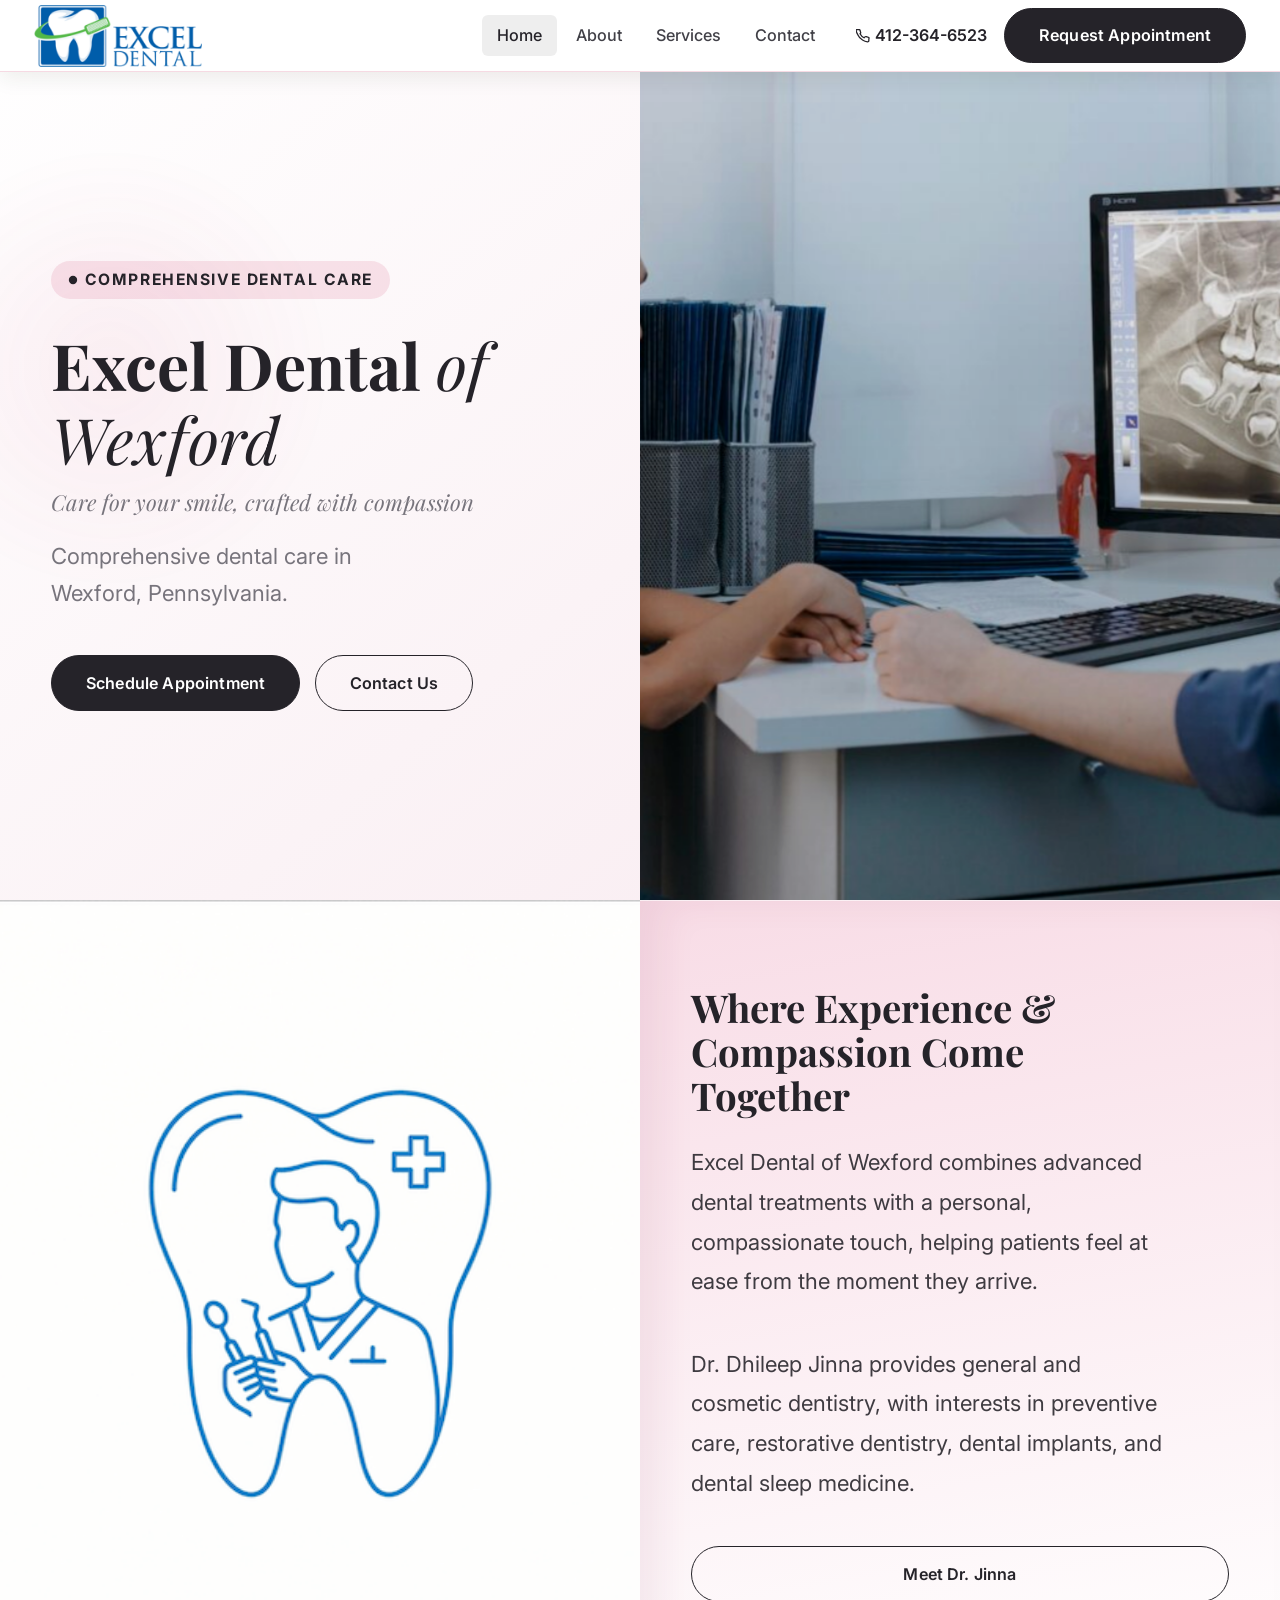
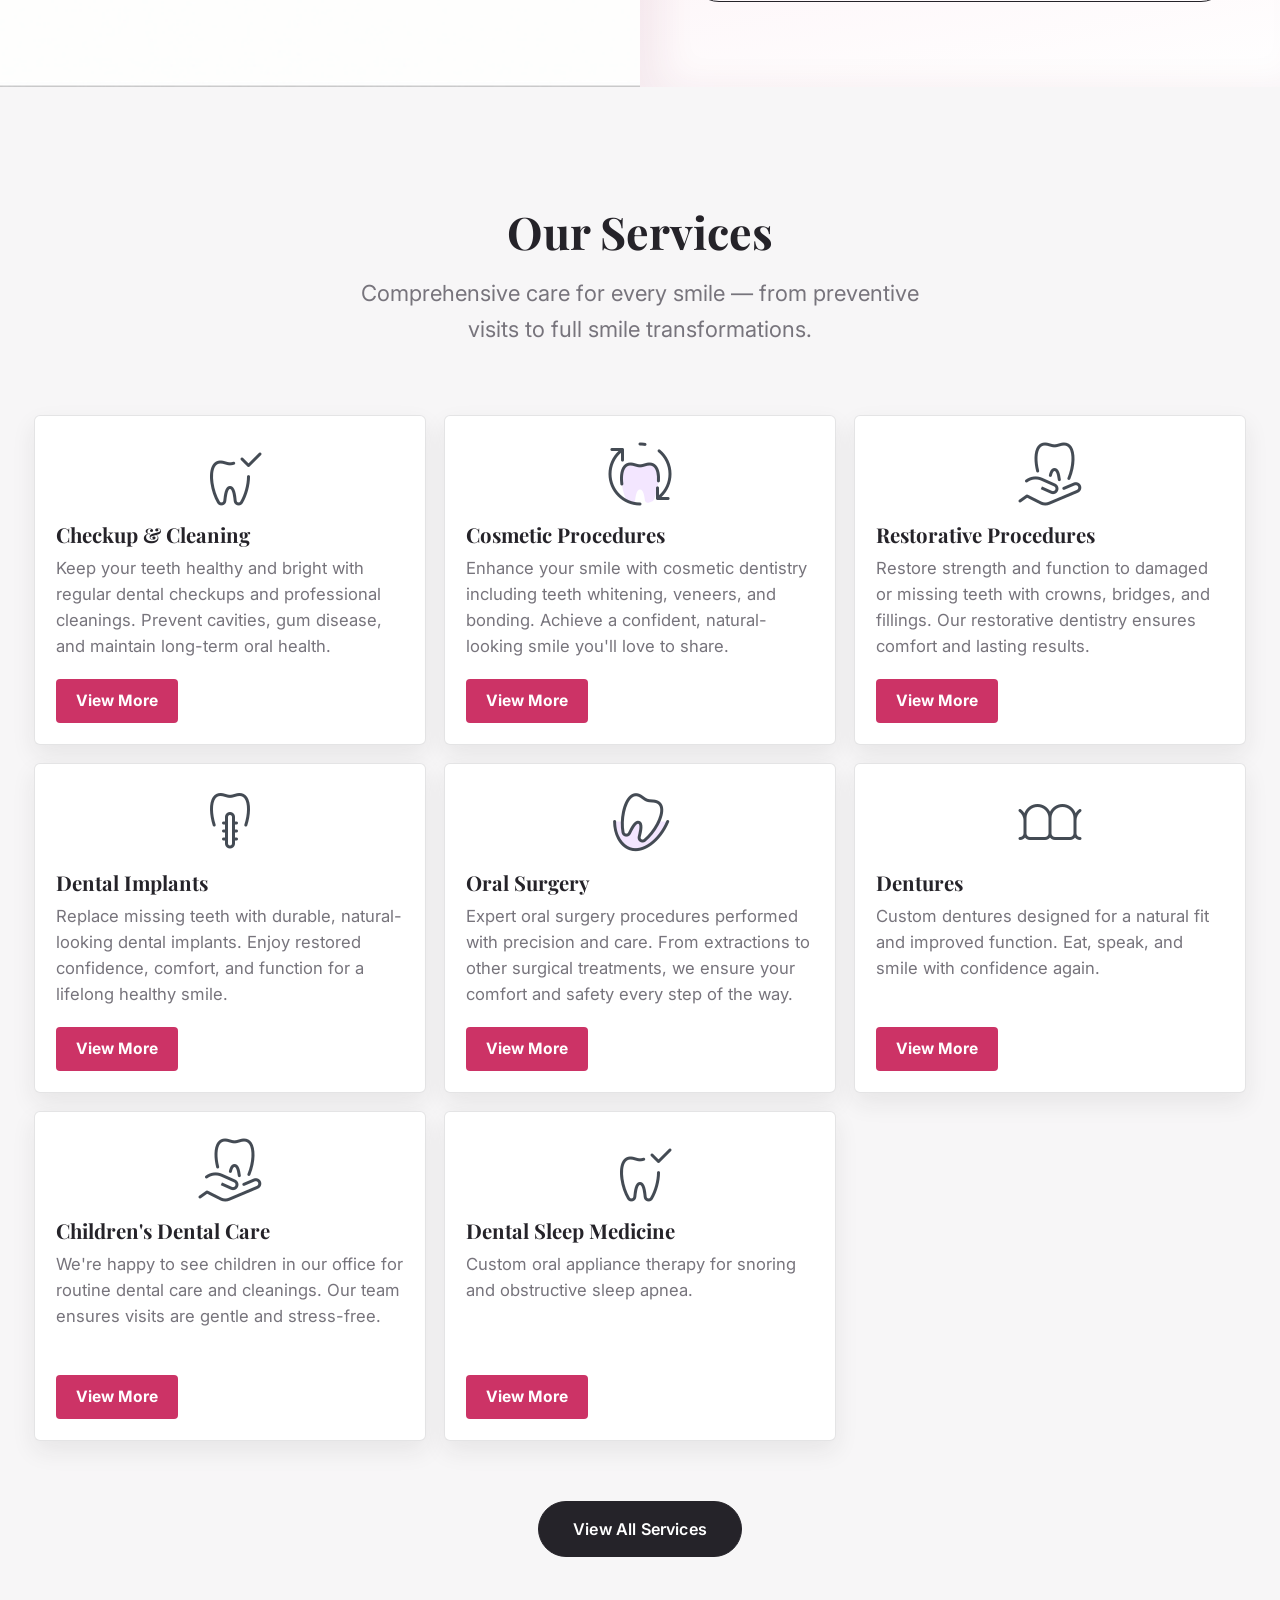
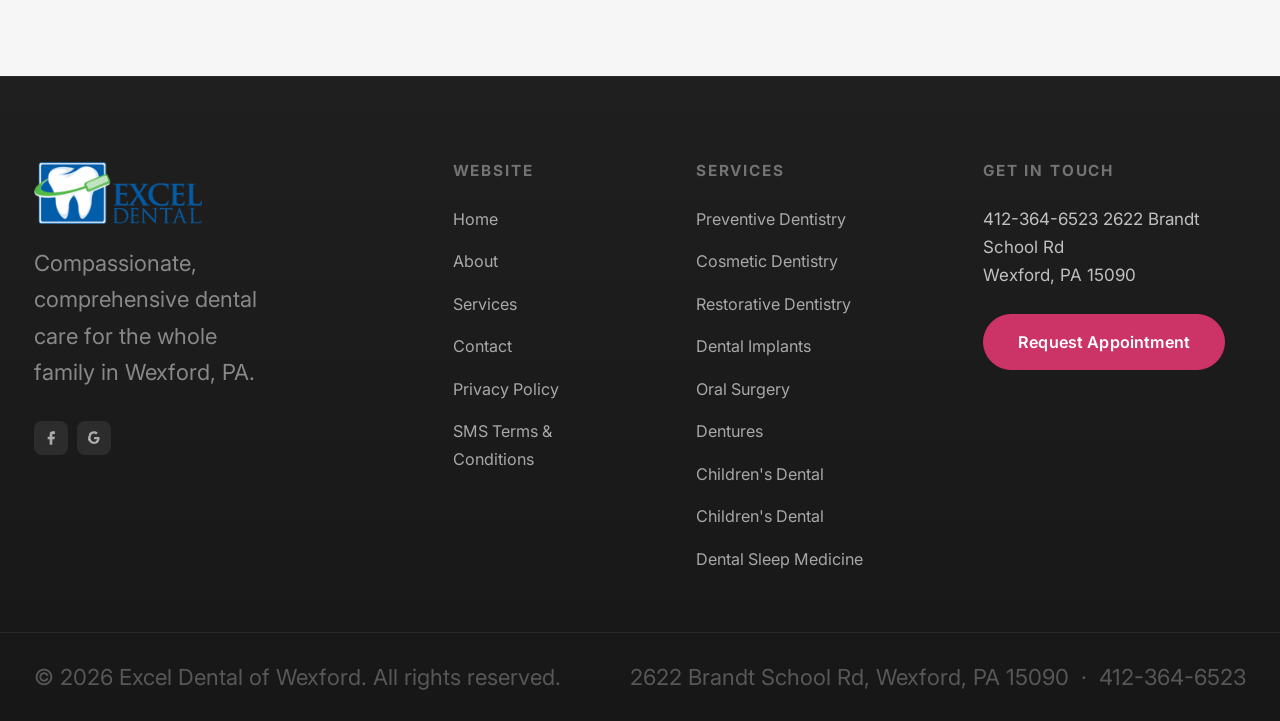
==== index.html @ 0b2e1213 "created the website" ====
<!DOCTYPE html>
<html lang="en">
<head>
  <meta charset="UTF-8" />
  <meta name="viewport" content="width=device-width, initial-scale=1.0" />
  <title>Excel Dental of Wexford | Comprehensive Dental Care in Wexford, PA</title>
  <meta name="description" content="Comprehensive dental care in Wexford, PA, from routine cleanings to restorative, cosmetic, implant, oral surgery, and sleep dentistry." />
  <link rel="canonical" href="https://www.exceldentalwexford.com/" />
  <meta property="og:type" content="website" />
  <meta property="og:site_name" content="Excel Dental of Wexford" />
  <meta property="og:title" content="Excel Dental of Wexford | Comprehensive Dental Care in Wexford, PA" />
  <meta property="og:description" content="Comprehensive dental care in Wexford, PA, from routine cleanings to restorative, cosmetic, implant, oral surgery, and sleep dentistry." />
  <meta property="og:url" content="https://www.exceldentalwexford.com/" />
  <meta property="og:image" content="https://www.exceldentalwexford.com/assets/images/excel-dental-wexford-logo.png" />
  <meta name="twitter:card" content="summary_large_image" />
  <meta name="twitter:title" content="Excel Dental of Wexford | Comprehensive Dental Care in Wexford, PA" />
  <meta name="twitter:description" content="Comprehensive dental care in Wexford, PA, from routine cleanings to restorative, cosmetic, implant, oral surgery, and sleep dentistry." />
  <meta name="twitter:image" content="https://www.exceldentalwexford.com/assets/images/excel-dental-wexford-logo.png" />
  <link rel="preconnect" href="https://fonts.googleapis.com" />
  <link rel="preconnect" href="https://fonts.gstatic.com" crossorigin />
  <link href="https://fonts.googleapis.com/css2?family=Playfair+Display:ital,wght@0,400;0,600;0,700;1,400;1,600&family=Inter:wght@300;400;500;600;700&display=swap" rel="stylesheet" />
  <link rel="stylesheet" href="css/style.css" />
  <link rel="icon" href="/favicon.ico" sizes="any" />
  <script type="application/ld+json">
  {
    "@context": "https://schema.org",
    "@type": "Dentist",
    "name": "Excel Dental of Wexford",
    "url": "https://www.exceldentalwexford.com/",
    "logo": "https://www.exceldentalwexford.com/assets/images/excel-dental-wexford-logo.png",
    "image": "https://www.exceldentalwexford.com/assets/images/wexford-home-photo.jpg",
    "description": "Comprehensive dental care in Wexford, PA, from routine cleanings to restorative, cosmetic, implant, oral surgery, and sleep dentistry.",
    "telephone": "+14123646523",
    "email": "exceldentalpc2@gmail.com",
    "address": {
      "@type": "PostalAddress",
      "streetAddress": "2622 Brandt School Rd",
      "addressLocality": "Wexford",
      "addressRegion": "PA",
      "postalCode": "15090",
      "addressCountry": "US"
    },
    "hasMap": "https://maps.google.com/?q=2622+Brandt+School+Rd+Wexford+PA+15090",
    "sameAs": [],
    "medicalSpecialty": "Dentistry",
    "availableService": [
      { "@type": "MedicalProcedure", "name": "Dental Cleaning & Prevention" },
      { "@type": "MedicalProcedure", "name": "Cosmetic Dentistry" },
      { "@type": "MedicalProcedure", "name": "Dental Implants" },
      { "@type": "MedicalProcedure", "name": "Oral Surgery" },
      { "@type": "MedicalProcedure", "name": "Restorative Dentistry" },
      { "@type": "MedicalProcedure", "name": "Dentures" },
      { "@type": "MedicalProcedure", "name": "Children's Dental Care" },
      { "@type": "MedicalProcedure", "name": "Dental Sleep Medicine" }
    ]
  }
  </script>
  <style>
    /* Tooth SVG used inline for logo */
    .tooth-svg { fill: var(--white); }
    .tooth-svg-dark { fill: var(--dark); }
  </style>
</head>
<body>

  <!-- ===== NAVBAR ===== -->
  <header class="navbar" id="navbar">
    <div class="nav-inner">

      <!-- Logo -->
      <a href="index.html" class="nav-logo" aria-label="Excel Dental of Wexford — home">
        <div class="nav-logo-icon">
          <svg viewBox="-32 0 512 512" xmlns="http://www.w3.org/2000/svg" aria-hidden="true" style="fill:#fff;">
            <path d="M443.98 96.25c-11.01-45.22-47.11-82.06-92.01-93.72-32.19-8.36-63 5.1-89.14 24.33-3.25 2.39-6.96 3.73-10.5 5.48l28.32 18.21c7.42 4.77 9.58 14.67 4.8 22.11-4.46 6.95-14.27 9.86-22.11 4.8L162.83 12.84c-20.7-10.85-43.38-16.4-66.81-10.31-44.9 11.67-81 48.5-92.01 93.72-10.13 41.62-.42 80.81 21.5 110.43 23.36 31.57 32.68 68.66 36.29 107.35 4.4 47.16 10.33 94.16 20.94 140.32l7.8 33.95c3.19 13.87 15.49 23.7 29.67 23.7 13.97 0 26.15-9.55 29.54-23.16l34.47-138.42c4.56-18.32 20.96-31.16 39.76-31.16s35.2 12.85 39.76 31.16l34.47 138.42c3.39 13.61 15.57 23.16 29.54 23.16 14.18 0 26.48-9.83 29.67-23.7l7.8-33.95c10.61-46.15 16.53-93.16 20.94-140.32 3.61-38.7 12.93-75.78 36.29-107.35 21.95-29.61 31.66-68.8 21.53-110.43z"/>
          </svg>
        </div>
        <div class="nav-logo-text">
          <span class="name">Excel Dental of Wexford</span>
          <span class="tagline">Wexford, PA</span>
        </div>
      </a>

      <!-- Desktop menu -->
      <nav class="nav-menu" aria-label="Primary navigation">
        <a href="index.html" class="active">Home</a>
        <a href="about.html">About</a>
        <a href="services.html">Services</a>
        <a href="contact.html">Contact</a>
      </nav>

      <!-- Desktop actions -->
      <div class="nav-actions">
        <a href="tel:4123646523" class="nav-phone">
          <svg width="14" height="14" viewBox="0 0 24 24" fill="none" stroke="currentColor" stroke-width="2.2" stroke-linecap="round" stroke-linejoin="round" aria-hidden="true"><path d="M22 16.92v3a2 2 0 01-2.18 2 19.79 19.79 0 01-8.63-3.07A19.5 19.5 0 013.06 9.81a19.79 19.79 0 01-3.07-8.67A2 2 0 012.18 1h3a2 2 0 012 1.72c.127.96.361 1.903.7 2.81a2 2 0 01-.45 2.11L6.91 8.16a16 16 0 006.93 6.93l1.52-1.52a2 2 0 012.11-.45c.907.339 1.85.573 2.81.7A2 2 0 0122 16.92z"/></svg>
          412-364-6523
        </a>
        <a href="https://appt.link/meet-with-excel-dental-wexford-CfDi1af0/in-person-meeting" target="_blank" rel="noopener" class="btn btn-dark">Request Appointment</a>
      </div>

      <!-- Hamburger -->
      <button class="nav-hamburger" id="navHamburger" aria-label="Toggle menu" aria-expanded="false">
        <span></span><span></span><span></span>
      </button>
    </div>

    <!-- Mobile drawer -->
    <nav class="nav-mobile" aria-label="Mobile navigation">
      <a href="index.html">Home</a>
      <a href="about.html">About</a>
      <a href="services.html">Services</a>
      <a href="contact.html">Contact</a>
      <div class="nav-mobile-cta">
        <a href="tel:4123646523" class="btn btn-outline">📞 412-364-6523</a>
        <a href="https://appt.link/meet-with-excel-dental-wexford-CfDi1af0/in-person-meeting" target="_blank" rel="noopener" class="btn btn-dark">Request Appointment</a>
      </div>
    </nav>
  </header>

  <!-- ===== HERO ===== -->
  <section class="hero" aria-labelledby="hero-heading">
    <div class="hero-left">
      <div class="hero-text">
        <div class="hero-chip">
          <svg width="10" height="10" viewBox="0 0 24 24" fill="currentColor" aria-hidden="true"><circle cx="12" cy="12" r="10"/></svg>
          Comprehensive Dental Care
        </div>
        <h1 class="hero-h1" id="hero-heading">Excel Dental <em>of Wexford</em></h1>
        <p class="hero-tagline">Care for your smile, crafted with compassion</p>
        <p class="hero-desc">Comprehensive dental care in Wexford, Pennsylvania.</p>
        <div class="hero-actions">
          <a href="https://appt.link/meet-with-excel-dental-wexford-CfDi1af0/in-person-meeting" target="_blank" rel="noopener" class="btn btn-dark">Schedule Appointment</a>
          <a href="contact.html" class="btn btn-outline">Contact Us</a>
        </div>
      </div>
    </div>
    <div class="hero-right">
      <img
        src="assets/images/wexford-home-photo.jpg"
        alt="Dental care at Excel Dental of Wexford"
        loading="eager"
      />
    </div>
  </section>

  <!-- ===== ABOUT ===== -->
  <section class="about" aria-labelledby="about-heading">
    <div class="about-left" data-reveal="fade-left">
      <img
        src="assets/images/dr-dhileep-jinna.png"
        alt="Dr. Dhileep Jinna"
        loading="lazy"
      />
    </div>
    <div class="about-right" data-reveal="fade-right">
      <h2 id="about-heading">Where Experience &amp; Compassion Come Together</h2>
      <p>Excel Dental of Wexford combines advanced dental treatments with a personal, compassionate touch, helping patients feel at ease from the moment they arrive.</p>
      <p>Dr. Dhileep Jinna provides general and cosmetic dentistry, with interests in preventive care, restorative dentistry, dental implants, and dental sleep medicine.</p>
      <a href="about.html" class="btn btn-outline">Meet Dr. Jinna</a>
    </div>
  </section>

  <!-- ===== SERVICES ===== -->
  <section class="services" id="services" aria-labelledby="services-heading">
    <div class="services-intro fade-up">
      <h2 id="services-heading">Our Services</h2>
      <p>Comprehensive care for every smile — from preventive visits to full smile transformations.</p>
    </div>

    <div class="services-grid">

      <article class="srv-card fade-up" aria-label="Checkup and Cleaning">
        <div class="srv-bg" style="background-image:url('assets/images/service-cleaning.png');"></div>
        <div class="srv-overlay"></div>
        <div class="srv-body">
          <h3>Checkup &amp; Cleaning</h3>
          <p class="srv-desc">Keep your teeth healthy and bright with regular dental checkups and professional cleanings. Prevent cavities, gum disease, and maintain long-term oral health.</p>
          <a href="cleaning-and-prevention.html" class="srv-link">View More</a>
        </div>
      </article>

      <article class="srv-card fade-up" aria-label="Cosmetic Procedures">
        <div class="srv-bg" style="background-image:url('assets/images/service-cosmetic.png');"></div>
        <div class="srv-overlay"></div>
        <div class="srv-body">
          <h3>Cosmetic Procedures</h3>
          <p class="srv-desc">Enhance your smile with cosmetic dentistry including teeth whitening, veneers, and bonding. Achieve a confident, natural-looking smile you'll love to share.</p>
          <a href="cosmetic-dentistry.html" class="srv-link">View More</a>
        </div>
      </article>

      <article class="srv-card fade-up" aria-label="Restorative Procedures">
        <div class="srv-bg" style="background-image:url('assets/images/service-restorative.png');"></div>
        <div class="srv-overlay"></div>
        <div class="srv-body">
          <h3>Restorative Procedures</h3>
          <p class="srv-desc">Restore strength and function to damaged or missing teeth with crowns, bridges, and fillings. Our restorative dentistry ensures comfort and lasting results.</p>
          <a href="restorative-dentistry.html" class="srv-link">View More</a>
        </div>
      </article>

      <article class="srv-card fade-up" aria-label="Dental Implants">
        <div class="srv-bg" style="background-image:url('assets/images/service-implants.png');"></div>
        <div class="srv-overlay"></div>
        <div class="srv-body">
          <h3>Dental Implants</h3>
          <p class="srv-desc">Replace missing teeth with durable, natural-looking dental implants. Enjoy restored confidence, comfort, and function for a lifelong healthy smile.</p>
          <a href="dental-implants.html" class="srv-link">View More</a>
        </div>
      </article>

      <article class="srv-card fade-up" aria-label="Oral Surgery">
        <div class="srv-bg" style="background-image:url('assets/images/service-oral-surgery.png');"></div>
        <div class="srv-overlay"></div>
        <div class="srv-body">
          <h3>Oral Surgery</h3>
          <p class="srv-desc">Expert oral surgery procedures performed with precision and care. From extractions to other surgical treatments, we ensure your comfort and safety every step of the way.</p>
          <a href="oral-surgery.html" class="srv-link">View More</a>
        </div>
      </article>

      <article class="srv-card fade-up" aria-label="Dentures">
        <div class="srv-bg" style="background-image:url('assets/images/service-dentures.png');"></div>
        <div class="srv-overlay"></div>
        <div class="srv-body">
          <h3>Dentures</h3>
          <p class="srv-desc">Custom dentures designed for a natural fit and improved function. Eat, speak, and smile with confidence again.</p>
          <a href="dentures.html" class="srv-link">View More</a>
        </div>
      </article>

      <article class="srv-card fade-up" aria-label="Children's Dental Care">
        <div class="srv-bg" style="background-image:url('assets/images/service-children.png');"></div>
        <div class="srv-overlay"></div>
        <div class="srv-body">
          <h3>Children's Dental Care</h3>
          <p class="srv-desc">We're happy to see children in our office for routine dental care and cleanings. Our team ensures visits are gentle and stress-free.</p>
          <a href="pediatric-dentistry.html" class="srv-link">View More</a>
        </div>
      </article>

      <article class="srv-card fade-up" aria-label="Dental Sleep Medicine">
        <div class="srv-bg" style="background-image:url('assets/images/service-cleaning.png');"></div>
        <div class="srv-overlay"></div>
        <div class="srv-body">
          <h3>Dental Sleep Medicine</h3>
          <p class="srv-desc">Custom oral appliance therapy for snoring and obstructive sleep apnea.</p>
          <a href="dental-sleep-medicine.html" class="srv-link">View More</a>
        </div>
      </article>

    </div><!-- /services-grid -->

    <div class="services-footer fade-up">
      <a href="services.html" class="btn btn-dark">View All Services</a>
    </div>
  </section>

  <!-- ===== FOOTER ===== -->
  <footer class="footer">
    <div class="footer-main">

      <!-- Brand -->
      <div class="footer-brand">
        <div class="f-logo">
          <div class="f-logo-icon">
            <svg viewBox="-32 0 512 512" xmlns="http://www.w3.org/2000/svg" aria-hidden="true" style="fill:#2a2a2a;">
              <path d="M443.98 96.25c-11.01-45.22-47.11-82.06-92.01-93.72-32.19-8.36-63 5.1-89.14 24.33-3.25 2.39-6.96 3.73-10.5 5.48l28.32 18.21c7.42 4.77 9.58 14.67 4.8 22.11-4.46 6.95-14.27 9.86-22.11 4.8L162.83 12.84c-20.7-10.85-43.38-16.4-66.81-10.31-44.9 11.67-81 48.5-92.01 93.72-10.13 41.62-.42 80.81 21.5 110.43 23.36 31.57 32.68 68.66 36.29 107.35 4.4 47.16 10.33 94.16 20.94 140.32l7.8 33.95c3.19 13.87 15.49 23.7 29.67 23.7 13.97 0 26.15-9.55 29.54-23.16l34.47-138.42c4.56-18.32 20.96-31.16 39.76-31.16s35.2 12.85 39.76 31.16l34.47 138.42c3.39 13.61 15.57 23.16 29.54 23.16 14.18 0 26.48-9.83 29.67-23.7l7.8-33.95c10.61-46.15 16.53-93.16 20.94-140.32 3.61-38.7 12.93-75.78 36.29-107.35 21.95-29.61 31.66-68.8 21.53-110.43z"/>
            </svg>
          </div>
          <div class="f-logo-text">
            <span class="name">Excel Dental of Wexford</span>
            <span class="care">Care</span>
          </div>
        </div>
        <p>Compassionate, comprehensive dental care for the whole family in Wexford, PA.</p>
        <div class="footer-social" aria-label="Social media links">
          <!-- Facebook -->
          <a href="#" aria-label="Facebook" rel="noopener">
            <svg viewBox="0 0 24 24" aria-hidden="true"><path d="M18 2h-3a5 5 0 00-5 5v3H7v4h3v8h4v-8h3l1-4h-4V7a1 1 0 011-1h3z"/></svg>
          </a>
          <!-- Google -->
          <a href="#" aria-label="Google Reviews" rel="noopener">
            <svg viewBox="0 0 24 24" aria-hidden="true"><path d="M20.3 12.2c0-.6-.1-1.2-.2-1.8H12v3.4h4.7c-.2 1.1-.9 2-1.8 2.6v2.2h3c1.7-1.6 2.7-4 2.4-6.4z"/><path d="M12 21c2.4 0 4.4-.8 5.9-2.1l-3-2.2c-.8.5-1.8.8-2.9.8-2.2 0-4.1-1.5-4.8-3.5H4.1v2.3C5.6 19.1 8.6 21 12 21z"/><path d="M7.2 14c-.2-.6-.3-1.3-.3-2s.1-1.4.3-2V7.7H4.1A9 9 0 003 12c0 1.5.3 2.8.9 4l3.3-2z"/><path d="M12 5.3c1.2 0 2.3.4 3.2 1.3l2.4-2.4C16.4 2.8 14.4 2 12 2 8.6 2 5.6 3.9 4.1 6.7l3.1 2.4C7.9 6.8 9.8 5.3 12 5.3z"/></svg>
          </a>
        </div>
      </div>

      <!-- Website Links -->
      <div class="footer-col">
        <h4>Website</h4>
        <ul>
          <li><a href="index.html">Home</a></li>
          <li><a href="about.html">About</a></li>
          <li><a href="services.html">Services</a></li>
          <li><a href="contact.html">Contact</a></li>
        </ul>
      </div>

      <!-- Services Links -->
      <div class="footer-col">
        <h4>Services</h4>
        <ul>
          <li><a href="cleaning-and-prevention.html">Preventive Dentistry</a></li>
          <li><a href="cosmetic-dentistry.html">Cosmetic Dentistry</a></li>
          <li><a href="restorative-dentistry.html">Restorative Dentistry</a></li>
          <li><a href="dental-implants.html">Dental Implants</a></li>
          <li><a href="oral-surgery.html">Oral Surgery</a></li>
          <li><a href="dentures.html">Dentures</a></li>
          <li><a href="pediatric-dentistry.html">Children's Dental</a></li>
          <li><a href="services.html#children">Children's Dental</a></li>
        </ul>
      </div>

      <!-- Contact -->
      <div class="footer-col">
        <h4>Get In Touch</h4>
        <div class="footer-contact-info">
          <a href="tel:4123646523">412-364-6523</a>
          <a href="https://maps.app.goo.gl/ELgBJtn3nYdZm5mt8" target="_blank" rel="noopener">
            2622 Brandt School Rd<br>Wexford, PA 15090
          </a>
        </div>
        <a href="https://appt.link/meet-with-excel-dental-wexford-CfDi1af0/in-person-meeting" target="_blank" rel="noopener" class="btn btn-accent footer-appt-btn">Request Appointment</a>
      </div>

    </div><!-- /footer-main -->

    <div class="footer-bottom">
      <p>&copy; <span id="year"></span> Excel Dental of Wexford. All rights reserved.</p>
      <p>2622 Brandt School Rd, Wexford, PA 15090 &nbsp;·&nbsp; 412-364-6523</p>
    </div>
  </footer>

  <script src="js/main.js"></script>
</body>
</html>
---- css/style.css ----
/* ===================================================
   Excel Dental of Wexford — Main Stylesheet
   =================================================== */

/* === CSS VARIABLES === */
:root {
  --primary:       #cc3366;
  --primary-dark:  #a92550;
  --primary-light: #f3c7d6;
  --bg:            #f5f5f6;
  --bg-light:      #ffffff;
  --bg-about:      #f3c7d6;
  --surface:       #ffffff;
  --surface-alt:   #f8f5f6;
  --dark:          #252329;
  --text:          #414047;
  --muted:         #77747c;
  --white:         #fff;
  --border:        rgba(42,42,42,.14);
  --line-soft:     rgba(42,42,42,.09);
  --shadow-sm:     0 2px 8px rgba(0,0,0,.08);
  --shadow:        0 4px 20px rgba(0,0,0,.12);
  --shadow-lg:     0 14px 44px rgba(0,0,0,.18);
  --shadow-xl:     0 22px 64px rgba(16, 24, 8, .24);
  --radius:        20px;
  --radius-sm:     10px;
  --radius-xs:     6px;
  --ease:          cubic-bezier(.4,0,.2,1);
  --t:             all .3s var(--ease);
  --font-h:        'Playfair Display', Georgia, serif;
  --font-b:        'Inter', -apple-system, BlinkMacSystemFont, sans-serif;
}

/* === RESET === */
*, *::before, *::after { box-sizing: border-box; margin: 0; padding: 0; }
html  {
  scroll-behavior: smooth;
  font-size: 17px;
}
body  {
  font-family: var(--font-b);
  font-size: 1rem;
  line-height: 1.65;
  color: var(--text);
  background: #f7f6f7;
  overflow-x: hidden;
  -webkit-font-smoothing: antialiased;
  -webkit-tap-highlight-color: transparent;
}
img  { max-width: 100%; height: auto; display: block; }
a    { text-decoration: none; color: inherit; }
ul   { list-style: none; }
p { font-size: 1.3rem !important; }
h1,h2,h3,h4,h5 { font-family: var(--font-h); font-weight: 700; line-height: 1.15; color: var(--dark); }

/* === UTILITIES === */
.container { max-width: 1280px; margin: 0 auto; padding: 0 2rem; }

/* === BUTTONS === */
.btn {
  display: inline-flex;
  align-items: center;
  justify-content: center;
  gap: .45rem;
  padding: .8rem 2rem;
  border-radius: 100px;
  font-family: var(--font-b);
  font-size: .95rem;
  font-weight: 600;
  letter-spacing: .01em;
  cursor: pointer;
  transition: var(--t);
  border: 1.5px solid transparent;
  white-space: nowrap;
  touch-action: manipulation;
}
.btn-dark    { background: var(--dark);  color: var(--white); border-color: var(--dark); }
.btn-dark:hover  { background: #3a3a3a; transform: translateY(-2px); box-shadow: var(--shadow); }
.btn-outline { background: transparent; color: var(--dark);  border-color: var(--dark); }
.btn-outline:hover { background: var(--dark); color: var(--white); transform: translateY(-2px); box-shadow: var(--shadow); }
.btn-light   { background: var(--white); color: var(--dark);  border-color: var(--white); }
.btn-light:hover { background: var(--bg-light); transform: translateY(-2px); box-shadow: var(--shadow); }
.btn-accent  { background: var(--primary); color: var(--white); border-color: var(--primary); }
.btn-accent:hover { background: var(--primary-dark); border-color: var(--primary-dark); transform: translateY(-2px); }

/* =====================================================
   NAVBAR
   ===================================================== */
.navbar {
  position: fixed;
  top: 0; left: 0; right: 0;
  z-index: 100;
  height: 72px;
  background: rgba(255,255,255,.96);
  backdrop-filter: blur(16px);
  -webkit-backdrop-filter: blur(16px);
  border-bottom: 1px solid rgba(204,51,102,.18);
  box-shadow: 0 6px 20px rgba(36, 45, 18, .08);
  transition: var(--t);
}
.navbar.scrolled { background: rgba(255,255,255,.99); box-shadow: var(--shadow-sm); }

.nav-inner {
  max-width: 1280px;
  margin: 0 auto;
  padding: 0 2rem;
  height: 100%;
  display: flex;
  align-items: center;
  gap: 1.5rem;
}

/* Logo */
.nav-logo { display: flex; align-items: center; gap: .6rem; flex-shrink: 0; }
.nav-logo-icon {
  width: 38px; height: 38px;
  background: var(--dark);
  border-radius: 10px;
  display: flex; align-items: center; justify-content: center;
}
.nav-logo-icon { display: none; }
.nav-logo::before {
  content: '';
  display: block;
  width: 168px;
  height: 62px;
  flex: 0 0 auto;
  background: url('../assets/images/excel-dental-wexford-logo.png') center / contain no-repeat;
}
.nav-logo-text { display: none; }
.nav-logo-icon svg { width: 20px; height: 20px; }
.nav-logo-text .name {
  display: block;
  font-family: var(--font-h);
  font-size: 1rem; font-weight: 700;
  color: var(--dark); line-height: 1.1;
  white-space: nowrap;
}
.nav-logo-text .tagline {
  display: block;
  font-size: .9rem;
  text-transform: uppercase;
  letter-spacing: .14em;
  color: var(--muted); line-height: 1;
}

/* Nav menu */
.nav-menu { display: flex; align-items: center; gap: .2rem; margin-left: auto; }
.nav-menu a {
  padding: .45rem .9rem;
  border-radius: var(--radius-xs);
  font-size: .95rem; font-weight: 500;
  color: var(--text);
  transition: var(--t);
}
.nav-menu a:hover,
.nav-menu a.active { background: rgba(42,42,42,.08); color: var(--dark); }
.nav-menu a { touch-action: manipulation; }

/* Nav actions */
.nav-actions { display: flex; align-items: center; gap: 1rem; flex-shrink: 0; }
.nav-phone {
  font-size: .95rem; font-weight: 600;
  color: var(--dark);
  display: flex; align-items: center; gap: .3rem;
}
.nav-phone:hover { text-decoration: underline; }

/* Hamburger */
.nav-hamburger {
  display: none;
  background: none; border: none; cursor: pointer;
  padding: .5rem;
  flex-direction: column; gap: 5px;
}
.nav-hamburger span {
  display: block; width: 22px; height: 2px;
  background: var(--dark); border-radius: 2px;
  transition: var(--t);
}

/* Mobile drawer */
.nav-mobile {
  display: none;
  position: fixed;
  top: 72px; left: 0; right: 0;
  background: var(--bg-light);
  border-bottom: 1px solid var(--border);
  padding: 1.25rem 2rem 1.5rem;
  flex-direction: column;
  gap: .3rem;
  z-index: 99;
  box-shadow: var(--shadow);
}
.nav-mobile.open { display: flex; }
.nav-mobile a {
  padding: .7rem 1rem;
  border-radius: var(--radius-xs);
  font-size: .95rem; font-weight: 500;
  color: var(--text); transition: var(--t);
  touch-action: manipulation;
}
.nav-mobile a:hover { background: rgba(42,42,42,.06); }
.nav-mobile-cta {
  margin-top: 1rem;
  padding-top: 1rem;
  border-top: 1px solid var(--border);
  display: flex; flex-direction: column; gap: .6rem;
}

/* =====================================================
   HERO
   ===================================================== */
.hero {
  display: grid;
  grid-template-columns: 1fr 1fr;
  min-height: 100vh;
  padding-top: 72px;
  background:
    linear-gradient(140deg, #ffffff 0%, #fbf3f6 55%, #f8e9ef 100%);
}
.hero-left {
  display: flex;
  align-items: center;
  padding: 5rem 3rem 5rem;
  padding-left: max(3rem, calc((100vw - 1280px) / 2 + 2rem));
}
.hero-text { max-width: 500px; }
.hero-chip {
  display: inline-flex; align-items: center; gap: .4rem;
  background: rgba(204,51,102,.12);
  color: var(--dark);
  padding: .35rem 1rem;
  border-radius: 100px;
  font-size: .92rem; font-weight: 700;
  text-transform: uppercase; letter-spacing: .1em;
  margin-bottom: 1.75rem;
}
.hero-h1 { font-size: clamp(2.8rem,5vw,4.5rem); color: var(--dark); margin-bottom: .5rem; }
.hero-h1 em { font-style: italic; font-weight: 400; }
.hero-tagline {
  font-family: var(--font-h);
  font-size: clamp(1rem,1.8vw,1.25rem);
  font-style: italic; font-weight: 400;
  color: var(--muted); margin-bottom: 1rem;
}
.hero-desc { font-size: .95rem; color: var(--muted); margin-bottom: 2.5rem; max-width: 380px; line-height: 1.7; }
.hero-actions { display: flex; gap: .85rem; flex-wrap: wrap; }

.hero-right { position: relative; overflow: hidden; }
.hero-right::after {
  content: '';
  position: absolute;
  inset: 0;
  background: linear-gradient(180deg, rgba(0,0,0,.06) 0%, rgba(0,0,0,.22) 100%);
  pointer-events: none;
}
.hero-right img {
  width: 100%;
  height: 100%;
  object-fit: cover;
  object-position: center top;
  transform: scale(1.02);
  filter: saturate(1.08) contrast(1.02);
}

/* =====================================================
   TRUST STRIP
   ===================================================== */
.trust-strip {
  background:
    radial-gradient(circle at 20% 25%, rgba(255,255,255,.2) 0%, rgba(255,255,255,0) 52%),
    linear-gradient(135deg, #cc3366 0%, #a92550 100%);
  padding: 1.25rem 2rem;
}

.trust-inner {
  max-width: 1200px;
  margin: 0 auto;
  display: grid;
  grid-template-columns: repeat(3, 1fr);
  gap: 1rem;
}

.trust-item {
  border: 1px solid rgba(42,42,42,.16);
  border-radius: var(--radius-sm);
  background: rgba(255,255,255,.25);
  padding: 1.1rem 1.15rem;
  box-shadow: 0 10px 22px rgba(34,42,14,.15), inset 0 1px 0 rgba(255,255,255,.4);
}

.trust-item h2 {
  font-size: clamp(1.2rem, 2vw, 1.5rem);
  margin-bottom: .3rem;
}

.trust-item p {
  font-size: .92rem;
  color: rgba(42,42,42,.9);
  line-height: 1.55;
}

/* =====================================================
   ABOUT
   ===================================================== */
.about { display: grid; grid-template-columns: 1fr 1fr; min-height: 580px; }
.about-left { overflow: hidden; }
.about-left img { width: 100%; height: 100%; object-fit: cover; transition: transform .7s ease; }
.about-left:hover img { transform: scale(1.04); }

.about-right {
  background: linear-gradient(170deg, #f8dce6 0%, #ffffff 100%);
  display: flex; flex-direction: column; justify-content: center;
  padding: 5rem 3rem;
  padding-right: max(3rem, calc((100vw - 1280px) / 2 + 2rem));
  box-shadow: inset 0 1px 0 rgba(255,255,255,.65), inset 22px 0 36px rgba(125,31,66,.07);
}
.about-right h2 { font-size: clamp(1.75rem,3vw,2.6rem); margin-bottom: 1.5rem; max-width: 440px; }
.about-right p { font-size: .96rem; color: var(--dark); line-height: 1.8; max-width: 480px; margin-bottom: 2.5rem; opacity: .88; }

/* =====================================================
   WHY CHOOSE US
   ===================================================== */
.why-us {
  padding: 6rem 1erem;
  background:
    radial-gradient(circle at 85% 18%, rgba(204,51,102,.1) 0%, rgba(204,51,102,0) 42%),
    var(--bg-light);
}

.eyebrow {
  display: inline-block;
  font-size: .85rem;
  font-weight: 700;
  letter-spacing: .12em;
  text-transform: uppercase;
  color: var(--muted);
  margin-bottom: .7rem;
}

.why-us-intro {
  max-width: 640px;
  margin: 0 auto 3.5rem;
  text-align: center;
}

.why-us-intro h2 {
  font-size: clamp(1.9rem, 3vw, 2.8rem);
  margin-bottom: .75rem;
}

.why-us-sub {
  font-size: 1.05rem !important;
  color: var(--muted);
  line-height: 1.6;
}

.why-us-grid {
  max-width: 1280px;
  margin: 0 auto;
  display: grid;
  grid-template-columns: repeat(3, 1fr);
  gap: 1.5rem;
}

.why-card {
  display: flex;
  flex-direction: column;
  gap: 1rem;
  padding: 2.25rem 2rem;
  background: var(--surface);
  border-radius: var(--radius);
  border: 1px solid var(--border);
  transition: var(--t);
}

.why-card:hover {
  transform: translateY(-3px);
  box-shadow: var(--shadow);
}

.why-card-icon {
  width: 44px;
  height: 44px;
  display: flex;
  align-items: center;
  justify-content: center;
  background: rgba(204,51,102,.12);
  border-radius: 12px;
  flex-shrink: 0;
}

.why-card-icon svg {
  width: 22px;
  height: 22px;
  stroke: var(--dark);
}

.why-card h3 {
  font-size: 1.35rem;
  line-height: 1.3;
  color: var(--dark);
}

.why-card p {
  font-size: 1.08rem !important;
  line-height: 1.75;
  color: var(--muted);
  margin: 0;
}

/* =====================================================
   SERVICES
   ===================================================== */
.services { padding: 7rem 2rem; }
/* Services page uses the same section inside its own wrapper */
.services-page-wrap .services { padding: 3rem 2rem 6rem; }
.services-intro { text-align: center; max-width: 560px; margin: 0 auto 4rem; }
.services-intro h2 { font-size: clamp(2rem,3.5vw,3rem); margin-bottom: 1rem; }
.services-intro p { color: var(--muted); font-size: 1.05rem; }

/* Flex-expand card grid (matches original WordPress design) */
.services-grid {
  display: grid;
  grid-template-columns: repeat(3, minmax(0, 1fr));
  gap: 18px;
  max-width: 1280px; margin: 0 auto 3.5rem;
}

.srv-card {
  display: flex;
  flex-direction: column;
  min-width: 0;
  min-height: 330px;
  border-radius: 6px; overflow: hidden;
  text-decoration: none;
  background-color: #ffffff;
  border: 1px solid rgba(37,35,41,.12);
  box-shadow: 0 10px 24px rgba(37,35,41,.08);
  transition: transform .25s ease, box-shadow .25s ease;
}
.srv-card:hover { box-shadow: 0 14px 28px rgba(37,35,41,.12); }

.srv-bg {
  position: relative;
  inset: auto;
  width: 64px;
  height: 64px;
  flex: 0 0 64px;
  margin: 1.5rem auto 0;
  background-size: contain; background-position: center; background-repeat: no-repeat;
  transition: transform .25s ease;
  opacity: 1;
}
.srv-card:hover .srv-bg { transform: scale(1.04); }

/* overlay not needed — gradient is on .srv-body */
.srv-overlay { display: none; }

.srv-body {
  position: relative;
  flex: 1;
  padding: 1rem 1.25rem 1.25rem;
  display: flex; flex-direction: column;
}
.srv-body h3 {
  color: var(--dark); font-size: 1.2rem; font-weight: 700;
  margin: 0; line-height: 1.2;
}
.srv-desc {
  color: var(--muted); font-size: .98rem !important; line-height: 1.55;
  margin: .55rem 0 1rem;
  max-height: none; overflow: visible; opacity: 1;
}
.srv-card:hover .srv-desc { opacity: 1; }

.srv-link {
  display: inline-block;
  padding: 9px 20px;
  background: var(--primary);
  color: var(--white);
  border-radius: 4px;
  font-size: .92rem; font-weight: 700;
  align-self: flex-start;
  opacity: 1; transform: none; margin-top: auto;
  transition: opacity .4s .08s cubic-bezier(.4,0,.2,1), transform .4s .08s cubic-bezier(.4,0,.2,1), background .25s ease;
}
.srv-link:hover { background: var(--primary-dark); }
.srv-card:hover .srv-link { opacity: 1; transform: none; margin-top: auto; }

.services-footer { text-align: center; }

/* =====================================================
   CARE OPTIONS
   ===================================================== */
.care-options {
  padding: 5.5rem 2rem;
  background:
    linear-gradient(180deg, #ffffff 0%, #f8f3f6 100%);
}

.care-options-inner {
  max-width: 1160px;
  margin: 0 auto;
  display: grid;
  grid-template-columns: 1.15fr .85fr;
  gap: 1.3rem;
}

.care-options-main,
.virtual-consult {
  border: 1px solid var(--border);
  border-radius: var(--radius);
  background: var(--white);
  padding: 2.1rem 2rem;
  box-shadow: 0 18px 38px rgba(40, 36, 26, .14);
}

.care-options-main h2 {
  font-size: clamp(1.8rem, 2.7vw, 2.5rem);
  margin-bottom: .9rem;
}

.care-options-main > p {
  color: var(--text);
  line-height: 1.7;
  margin-bottom: 1.1rem;
}

.care-options-main ul {
  margin: 0 0 1.5rem;
  padding: 0;
  display: flex;
  flex-direction: column;
  gap: .5rem;
}

.care-options-main li {
  display: flex;
  align-items: flex-start;
  gap: .55rem;
  font-size: .97rem;
  color: var(--text);
}

.care-options-main li::before {
  content: '';
  width: 7px;
  height: 7px;
  border-radius: 50%;
  margin-top: .52rem;
  background: var(--primary-dark);
  flex-shrink: 0;
}

.care-options-actions {
  display: flex;
  gap: .8rem;
  flex-wrap: wrap;
}

.virtual-consult {
  background: linear-gradient(165deg, #202020 0%, #2d2d2d 100%);
  color: var(--white);
  border-color: rgba(255,255,255,.08);
  box-shadow: var(--shadow-xl);
}

.virtual-consult h3 {
  color: var(--white);
  font-size: 1.55rem;
  margin-bottom: .65rem;
}

.virtual-consult p {
  color: rgba(255,255,255,.75);
  font-size: .95rem;
  line-height: 1.62;
  margin-bottom: 1rem;
}

.virtual-consult ol {
  margin: 0 0 1.4rem 1.2rem;
  color: rgba(255,255,255,.9);
  display: flex;
  flex-direction: column;
  gap: .6rem;
}

.virtual-consult ol li {
  line-height: 1.55;
  font-size: .95rem;
}

/* =====================================================
   TESTIMONIALS
   ===================================================== */
.testimonials {
  background:
    radial-gradient(circle at 15% 18%, rgba(204,51,102,.12) 0%, rgba(204,51,102,0) 34%),
    linear-gradient(150deg, #1f1f1f 0%, #252525 60%, #1c1c1c 100%);
  padding: 6rem 2rem;
  position: relative;
  overflow: hidden;
}

.testimonials::before {
  content: '';
  position: absolute;
  inset: 0;
  background-image: radial-gradient(rgba(255,255,255,.08) .7px, transparent .7px);
  background-size: 9px 9px;
  opacity: .18;
  pointer-events: none;
}
.testimonials-header { text-align: center; margin-bottom: 3.5rem; }
.testimonials-header h2 { color: var(--white); font-size: clamp(1.75rem,3vw,2.5rem); margin-bottom: .75rem; }
.testimonials-header p  { color: rgba(255,255,255,.45); font-size: 1rem; }

.testimonials-grid {
  display: grid; grid-template-columns: repeat(3,1fr);
  gap: 1.5rem; max-width: 1100px; margin: 0 auto;
}
.t-card {
  background: linear-gradient(180deg, rgba(255,255,255,.10) 0%, rgba(255,255,255,.03) 100%);
  border: 1px solid rgba(255,255,255,.16);
  border-radius: var(--radius); padding: 2rem;
  backdrop-filter: blur(2px);
  box-shadow: 0 16px 28px rgba(0,0,0,.24), inset 0 1px 0 rgba(255,255,255,.13);
  transition: var(--t);
}
.t-card:hover { background: rgba(255,255,255,.13); transform: translateY(-5px); }
.t-stars { color: var(--primary); font-size: .95rem; letter-spacing: 2px; margin-bottom: 1.25rem; }
.t-text  { color: rgba(255,255,255,.8); font-size: .92rem; line-height: 1.7; font-style: italic; margin-bottom: 1.5rem; }
.t-author { display: flex; align-items: center; gap: .75rem; }
.t-avatar {
  width: 42px; height: 42px; border-radius: 50%;
  background: var(--primary);
  display: flex; align-items: center; justify-content: center;
  font-weight: 700; font-size: .9rem; color: var(--dark); flex-shrink: 0;
}
.t-name { font-size: .9rem; font-weight: 600; color: var(--white); }
.t-loc  { font-size: .9rem; color: rgba(255,255,255,.4); }

/* =====================================================
   LOCATION
   ===================================================== */
.location {
  display: grid;
  grid-template-columns: 1fr 1fr;
  min-height: 560px;
  background: linear-gradient(180deg, #ffffff 0%, #f8f3f6 100%);
}
.location-map { overflow: hidden; }
.location-map iframe {
  width: 100%;
  height: 100%;
  min-height: 460px;
  border: none;
  box-shadow: inset 0 0 0 1px rgba(0,0,0,.06);
}

.location-info {
  display: flex; flex-direction: column; justify-content: center;
  padding: 5rem 3rem;
  padding-right: max(3rem, calc((100vw - 1280px) / 2 + 2rem));
  background: linear-gradient(180deg, rgba(255,255,255,.45) 0%, rgba(255,255,255,.16) 100%);
}
.location-info h2 { font-size: clamp(1.75rem,3vw,2.75rem); margin-bottom: 2.5rem; max-width: 360px; }
.location-info h2 em { font-style: italic; font-weight: 400; }

.info-blocks { display: flex; flex-direction: column; gap: 2rem; margin-bottom: 2.5rem; }
.info-block  { display: flex; gap: 1.1rem; align-items: flex-start; }
.info-icon   {
  width: 40px; height: 40px; flex-shrink: 0;
  background: rgba(204,51,102,.12);
  border-radius: var(--radius-sm);
  display: flex; align-items: center; justify-content: center;
}
.info-icon svg { width: 18px; height: 18px; fill: none; stroke: var(--dark); stroke-width: 2; stroke-linecap: round; stroke-linejoin: round; }
.info-label { font-size: .9rem; font-weight: 700; text-transform: uppercase; letter-spacing: .06em; color: var(--muted); margin-bottom: .35rem; }
.info-value { font-size: 1rem; color: var(--text); line-height: 1.6; }
.info-value a { color: var(--dark); font-weight: 600; }
.info-value a:hover { text-decoration: underline; }

/* =====================================================
   FOOTER
   ===================================================== */
.footer {
  background: linear-gradient(180deg, #1f1f1f 0%, #171717 100%);
  color: rgba(255,255,255,.72);
  border-top: 1px solid rgba(255,255,255,.08);
}
.footer-main {
  display: grid; grid-template-columns: 2fr 1fr 1.25fr 1.5fr;
  gap: 4rem; max-width: 1280px; margin: 0 auto;
  padding: 5rem 2rem 3.5rem;
}

/* Footer brand */
.footer-brand .f-logo { display: flex; align-items: center; gap: .6rem; margin-bottom: 1.25rem; }
.footer-brand .f-logo-icon {
  width: 38px; height: 38px; background: var(--primary); border-radius: 9px;
  display: flex; align-items: center; justify-content: center;
}
.footer-brand .f-logo-icon { display: none; }
.footer-brand .f-logo-text { display: none; }
.footer-brand .f-logo::before {
  content: '';
  display: block;
  width: 168px;
  height: 62px;
  flex: 0 0 auto;
  background: url('../assets/images/excel-dental-wexford-logo.png') center / contain no-repeat;
}
.footer-brand .f-logo-icon svg { width: 20px; height: 20px; }
.f-logo-text .name  { display: block; font-family: var(--font-h); font-size: 1rem; font-weight: 700; color: var(--white); line-height: 1.1; }
.f-logo-text .care  { display: block; font-size: .9rem; text-transform: uppercase; letter-spacing: .08em; color: rgba(255,255,255,.35); }
.footer-brand > p   { font-size: .95rem; line-height: 1.65; max-width: 230px; color: rgba(255,255,255,.48); margin-bottom: 1.75rem; }

.footer-social { display: flex; gap: .5rem; }
.footer-social a {
  width: 34px; height: 34px; border-radius: 8px;
  background: rgba(255,255,255,.08);
  display: flex; align-items: center; justify-content: center;
  transition: var(--t);
}
.footer-social a:hover { background: rgba(255,255,255,.16); }
.footer-social svg { width: 16px; height: 16px; fill: rgba(255,255,255,.6); }

/* Footer cols */
.footer-col h4 {
  font-family: var(--font-b); font-size: .9rem; font-weight: 700;
  text-transform: uppercase; letter-spacing: .12em;
  color: rgba(255,255,255,.38); margin-bottom: 1.5rem;
}
.footer-col ul { display: flex; flex-direction: column; gap: .85rem; }
.footer-col ul a { font-size: .95rem; color: rgba(255,255,255,.62); transition: var(--t); line-height: 1.5; }
.footer-col ul a:hover { color: var(--white); }
.footer-appt-btn { display: inline-flex; margin-top: 1.5rem; }

.footer-bottom {
  border-top: 1px solid rgba(255,255,255,.07);
  padding: 1.5rem 2rem;
  max-width: 1280px; margin: 0 auto;
  display: flex; justify-content: space-between; align-items: center; gap: 1rem; flex-wrap: wrap;
}
.footer-bottom p { font-size: .9rem; color: rgba(255,255,255,.28); }

/* =====================================================
   PAGE HEADER (inner pages)
   ===================================================== */
.page-header {
  background: var(--bg-light);
  padding: 9rem 2rem 5rem;
  text-align: center;
}
.page-header .tag {
  display: inline-block;
  font-size: .9rem; font-weight: 700;
  text-transform: uppercase; letter-spacing: .12em;
  color: var(--muted); margin-bottom: .75rem;
}
.page-header h1 { font-size: clamp(2.5rem,5vw,4rem); margin-bottom: 1rem; }
.page-header p  { font-size: 1.1rem; color: var(--muted); max-width: 500px; margin: 0 auto; }

.sleep-content {
  max-width: 900px;
  margin: 0 auto;
  padding: 4rem 2rem 6rem;
}
.sleep-content p,
.sleep-content li { font-size: 1rem !important; line-height: 1.75; }
.sleep-intro { padding-bottom: 2rem; }
.sleep-content h2 { font-size: clamp(1.5rem, 3vw, 2rem); margin-bottom: .9rem; }
.sleep-content h3 { font-family: var(--font-b); font-size: 1rem; margin: 1.3rem 0 .6rem; }
.sleep-section { padding: 1.8rem 0; border-top: 1px solid var(--border); }
.sleep-content ul,
.sleep-content ol { margin: .5rem 0 0 1.25rem; list-style: disc; }
.sleep-content ol { list-style: decimal; }
.sleep-content li { padding-left: .2rem; margin: .35rem 0; }
.sleep-cta { margin-top: 1.5rem; padding: 2rem; background: #faeaf0; border-left: 4px solid var(--primary); }
.sleep-cta .cta-actions { display: flex; flex-wrap: wrap; gap: .75rem; margin-top: 1rem; }

@media (max-width: 600px) {
  .sleep-content { padding: 3rem 1.25rem 4rem; }
  .sleep-cta { padding: 1.4rem; }
}

/* =====================================================
   WEXFORD POLICY DOCUMENTS
   ===================================================== */
.legal-page {
  min-height: 100vh;
  background: var(--bg-light);
}
.legal-topbar {
  min-height: 72px;
  padding: 1rem max(2rem, calc((100vw - 1100px) / 2));
  display: flex;
  justify-content: space-between;
  align-items: center;
  gap: 1rem;
  background: var(--surface);
  border-bottom: 1px solid var(--border);
}
.legal-topbar a { font-family: var(--font-h); font-weight: 700; color: var(--dark); }
.legal-topbar span { color: var(--muted); font-size: .85rem; }
.legal-document {
  max-width: 900px;
  margin: 0 auto;
  padding: 4.5rem 2rem 6rem;
  color: var(--text);
}
.legal-eyebrow {
  color: var(--primary-dark);
  font-size: .8rem !important;
  font-weight: 700;
  letter-spacing: .08em;
  text-transform: uppercase;
  margin-bottom: .65rem;
}
.legal-document h1 { font-size: clamp(2.2rem, 5vw, 3.25rem); margin-bottom: .75rem; }
.legal-effective { color: var(--muted); font-size: .95rem !important; margin-bottom: 1.5rem; }
.legal-scope {
  padding: 1rem 1.15rem;
  border-left: 3px solid var(--primary-dark);
  background: rgba(255,255,255,.55);
  font-size: .95rem !important;
  margin-bottom: 2.5rem;
}
.legal-document section { padding: 1.7rem 0; border-top: 1px solid var(--border); }
.legal-document h2 { font-size: 1.4rem; margin-bottom: .9rem; }
.legal-document h3 { font-family: var(--font-b); font-size: 1.05rem; margin: 1.4rem 0 .6rem; }
.legal-document p,
.legal-document li,
.legal-document address {
  font-size: 1rem !important;
  line-height: 1.75;
}
.legal-document p { margin: 0 0 .9rem; }
.legal-document ul { list-style: disc; margin: .4rem 0 1rem 1.35rem; }
.legal-document li { padding-left: .2rem; margin: .35rem 0; }
.legal-document address { font-style: normal; }
.legal-document a { color: #53611b; text-decoration: underline; text-underline-offset: .15em; }
.legal-document a:hover { color: var(--dark); }
.legal-related { display: flex; flex-wrap: wrap; gap: 1rem 2rem; padding-top: 1.5rem; border-top: 1px solid var(--border); }

@media (max-width: 600px) {
  .legal-topbar { align-items: flex-start; flex-direction: column; padding: 1rem 1.25rem; }
  .legal-document { padding: 3rem 1.25rem 4rem; }
}

/* =====================================================
   ABOUT PAGE
   ===================================================== */
.about-story { padding: 6rem 2rem; background: var(--bg-light); overflow-x: clip; }
.about-story-inner {
  max-width: 1100px; margin: 0 auto;
  display: grid; grid-template-columns: 1fr 1fr; gap: 5rem; align-items: center;
}
.about-story-text h2 { font-size: clamp(1.75rem,3vw,2.5rem); margin-bottom: 1.5rem; }
.about-story-text p  { color: var(--text); line-height: 1.8; margin-bottom: 1.25rem; }
.about-story-img { border-radius: var(--radius); overflow: hidden; }
.about-story-img img { width: 100%; aspect-ratio: 4/3; object-fit: cover; }

.values-section { padding: 6rem 2rem; }
.values-header  { text-align: center; max-width: 560px; margin: 0 auto 3rem; }
.values-header h2 { font-size: clamp(2rem,3vw,2.75rem); margin-bottom: 1rem; }
.values-header p  { color: var(--muted); }

.values-grid {
  display: grid; grid-template-columns: repeat(3,1fr);
  gap: 1.75rem; max-width: 1100px; margin: 0 auto;
}
.value-card {
  background: linear-gradient(180deg, #ffffff 0%, #fbf3f6 100%);
  border-radius: var(--radius);
  padding: 2.5rem 2rem;
  border: 1px solid var(--line-soft);
  box-shadow: 0 14px 28px rgba(46,42,32,.11);
}
.value-icon {
  width: 52px; height: 52px;
  background: rgba(204,51,102,.12);
  border-radius: 14px;
  display: flex; align-items: center; justify-content: center;
  margin-bottom: 1.25rem;
}
.value-icon svg { width: 26px; height: 26px; fill: none; stroke: var(--dark); stroke-width: 2; stroke-linecap: round; stroke-linejoin: round; }
.value-card h3 { font-size: 1.15rem; margin-bottom: .75rem; }
.value-card p  { font-size: .9rem; color: var(--muted); line-height: 1.65; }

.team-section { padding: 6rem 2rem; background: var(--bg-light); }
.team-header   { text-align: center; max-width: 560px; margin: 0 auto 3.5rem; }
.team-header h2 { font-size: clamp(2rem,3vw,2.75rem); margin-bottom: 1rem; }
.team-grid {
  display: grid; grid-template-columns: repeat(3,1fr);
  gap: 2rem; max-width: 1100px; margin: 0 auto;
}
.team-card { text-align: center; }
.team-photo {
  border-radius: var(--radius); overflow: hidden;
  aspect-ratio: 3/4; margin-bottom: 1.25rem;
}
.team-photo img { width: 100%; height: 100%; object-fit: cover; }
.team-card h3   { font-size: 1.15rem; margin-bottom: .35rem; }
.team-card .role { font-size: .95rem; color: var(--muted); }

/* =====================================================
   TEAM PROFILES PAGE
   ===================================================== */
.team-profiles-section {
  padding: 5rem 2rem 6rem;
  background: var(--bg);
}

.team-profiles-inner {
  max-width: 1180px;
  margin: 0 auto;
}

.team-profiles-intro {
  text-align: center;
  max-width: 700px;
  margin: 0 auto 2.75rem;
}

.team-profiles-intro h2 {
  font-size: clamp(1.8rem, 3vw, 2.6rem);
  margin-bottom: .8rem;
}

.team-profiles-intro p {
  color: var(--muted);
}

.profile-grid {
  display: grid;
  grid-template-columns: repeat(3, 1fr);
  gap: 1.4rem;
}

.profile-card {
  background: linear-gradient(180deg, #ffffff 0%, #fbf3f6 100%);
  border: 1px solid var(--border);
  border-radius: var(--radius);
  overflow: hidden;
  box-shadow: 0 14px 28px rgba(46,42,32,.12);
  transition: var(--t);
}

.profile-card:hover {
  transform: translateY(-4px);
  box-shadow: var(--shadow);
}

.profile-card--wide {
  grid-column: span 3;
}

.profile-image {
  width: 100%;
  aspect-ratio: 4 / 3;
  object-fit: cover;
}

.profile-card-body {
  padding: 1.2rem 1.2rem 1.35rem;
}

.profile-role {
  font-size: .83rem;
  font-weight: 700;
  letter-spacing: .08em;
  text-transform: uppercase;
  color: var(--muted);
  margin-bottom: .4rem;
}

.profile-name {
  font-size: 1.2rem;
  margin-bottom: .45rem;
}

.profile-card-body p {
  font-size: .96rem;
  color: var(--text);
  line-height: 1.72;
}

.about-team-highlight .team-profiles-intro {
  margin-bottom: 2rem;
}

.about-team-highlight .profile-grid {
  grid-template-columns: minmax(0, 960px);
  justify-content: center;
}

.about-team-highlight .profile-card--wide {
  grid-column: auto;
}

.about-team-highlight .profile-card {
  display: grid;
  grid-template-columns: minmax(320px, 1.1fr) minmax(0, .9fr);
  align-items: stretch;
}

.about-team-highlight .profile-image {
  height: 100%;
  min-height: 320px;
  aspect-ratio: auto;
}

.about-team-highlight .profile-card-body {
  padding: 1.6rem;
  display: flex;
  flex-direction: column;
  justify-content: center;
}

/* =====================================================
   OFFICE GALLERY PAGE
   ===================================================== */
.office-video-section {
  padding: 2.5rem 2rem 1.5rem;
  background: var(--bg-light);
}

.office-video-inner {
  max-width: 1320px;
  margin: 0 auto;
}

.office-video-intro {
  text-align: center;
  max-width: 760px;
  margin: 0 auto 1.4rem;
}

.office-video-intro h2 {
  font-size: clamp(2rem, 3.6vw, 3rem);
  margin-bottom: .6rem;
}

.office-video-intro p {
  color: var(--muted);
}

.office-video-wrap {
  background: linear-gradient(180deg, var(--surface) 0%, var(--surface-alt) 100%);
  border: 1px solid var(--border);
  border-radius: var(--radius);
  overflow: hidden;
  box-shadow: 0 16px 34px rgba(46,42,32,.16);
}

.office-tour-video {
  width: 100%;
  max-height: 78vh;
  display: block;
  background: #000;
}

.office-gallery-section {
  padding: 3.5rem 2rem 6rem;
  background: var(--bg-light);
}

.office-gallery-inner {
  max-width: 1320px;
  margin: 0 auto;
}

.office-gallery-intro {
  text-align: center;
  max-width: 720px;
  margin: 0 auto 2.8rem;
}

.office-gallery-intro h2 {
  font-size: clamp(1.8rem, 3vw, 2.6rem);
  margin-bottom: .75rem;
}

.office-gallery-intro p {
  color: var(--muted);
}

.office-grid {
  display: grid;
  grid-template-columns: repeat(2, minmax(0, 1fr));
  gap: 1.8rem;
}

.office-card {
  background: linear-gradient(180deg, var(--surface) 0%, var(--surface-alt) 100%);
  border-radius: var(--radius);
  border: 1px solid var(--border);
  overflow: hidden;
  box-shadow: 0 14px 28px rgba(46,42,32,.12);
  transition: var(--t);
}

.office-card:hover {
  transform: translateY(-4px);
  box-shadow: var(--shadow);
}

.office-photo {
  width: 100%;
  aspect-ratio: 16 / 10;
  object-fit: cover;
  display: block;
}

.office-card-body {
  padding: 1.25rem 1.3rem 1.45rem;
}

.office-card-title {
  font-size: 1.2rem;
  margin-bottom: .45rem;
}

.office-card-body p {
  font-size: 1rem;
  line-height: 1.72;
  color: var(--text);
}

/* =====================================================
   SERVICES PAGE
   ===================================================== */
.services-list { padding: 4rem 2rem 6rem; max-width: 1100px; margin: 0 auto; }
.service-item {
  display: grid; grid-template-columns: 1fr 1fr; gap: 4rem;
  align-items: center; padding: 4rem 0;
  border-bottom: 1px solid var(--border);
}
.service-item:last-child { border-bottom: none; }
.service-item.rev { direction: rtl; }
.service-item.rev > * { direction: ltr; }

.srv-item-img  { border-radius: var(--radius); overflow: hidden; }
.srv-item-img img { width: 100%; aspect-ratio: 4/3; object-fit: cover; transition: transform .6s ease; }
.srv-item-img:hover img { transform: scale(1.04); }

.srv-item-text .stag { font-size: .9rem; font-weight: 700; text-transform: uppercase; letter-spacing: .06em; color: var(--muted); margin-bottom: .75rem; }
.srv-item-text h2 { font-size: clamp(1.5rem,2.5vw,2rem); margin-bottom: 1.25rem; }
.srv-item-text p  { font-size: .95rem; line-height: 1.78; color: var(--text); margin-bottom: 1.5rem; }
.srv-item-text ul {
  list-style: none; display: flex; flex-direction: column; gap: .5rem;
  margin-bottom: 2rem; padding-left: 0;
}
.srv-item-text ul li {
  display: flex; align-items: flex-start; gap: .6rem;
  font-size: .98rem; color: var(--text);
}
.srv-item-text ul li::before {
  content: '';
  display: inline-block; flex-shrink: 0;
  width: 7px; height: 7px; border-radius: 50%;
  background: var(--primary-dark); margin-top: .48rem;
}

/* =====================================================
   CONTACT PAGE
   ===================================================== */
.contact-layout {
  display: grid; grid-template-columns: 1fr 1fr;
  min-height: calc(100vh - 72px);
}
.contact-form-side {
  background: var(--bg-light);
  padding: 5rem 3rem;
  padding-left: max(3rem, calc((100vw - 1280px) / 2 + 2rem));
  display: flex; flex-direction: column; justify-content: center;
}
.contact-form-side h1 { font-size: clamp(2rem,3.5vw,2.75rem); margin-bottom: .75rem; }
.contact-form-side .sub { color: var(--muted); margin-bottom: 2.5rem; }

.contact-form { display: flex; flex-direction: column; gap: 1.25rem; }
.form-row { display: grid; grid-template-columns: 1fr 1fr; gap: 1rem; }
.form-group { display: flex; flex-direction: column; gap: .45rem; }
.form-group label {
  font-size: .9rem; font-weight: 700;
  text-transform: uppercase; letter-spacing: .08em; color: var(--muted);
}
.form-group input,
.form-group select,
.form-group textarea {
  padding: .85rem 1.1rem;
  border: 1.5px solid var(--border); border-radius: var(--radius-sm);
  font-family: var(--font-b); font-size: 1rem;
  color: var(--dark); background: var(--white);
  transition: var(--t); outline: none; resize: none;
}
.form-group input:focus,
.form-group select:focus,
.form-group textarea:focus {
  border-color: var(--primary-dark);
  box-shadow: 0 0 0 3px rgba(204,51,102,.18);
}
.form-group textarea { min-height: 130px; }
.form-submit { margin-top: .5rem; }

.contact-info-side {
  background: var(--bg-about);
  display: flex; flex-direction: column; justify-content: center;
  padding: 5rem 3rem;
  padding-right: max(3rem, calc((100vw - 1280px) / 2 + 2rem));
}
.contact-info-side h2 { font-size: clamp(1.75rem,3vw,2.5rem); margin-bottom: 2.5rem; }
.contact-map { border-radius: var(--radius); overflow: hidden; margin-top: 2rem; }
.contact-map iframe { width: 100%; height: 260px; border: none; }

/* =====================================================
   CTA BANNER
   ===================================================== */
.cta-banner {
  background: var(--dark); padding: 5rem 2rem; text-align: center;
}
.cta-banner h2 { color: var(--white); font-size: clamp(1.75rem,3vw,2.75rem); margin-bottom: 1rem; }
.cta-banner p  { color: rgba(255,255,255,.55); font-size: 1.05rem; margin-bottom: 2.5rem; max-width: 480px; margin-left: auto; margin-right: auto; }
.cta-banner .cta-actions { display: flex; gap: 1rem; justify-content: center; flex-wrap: wrap; }

/* =====================================================
   INDIVIDUAL SERVICE PAGE
   ===================================================== */

/* Hero banner with bg image */
.srv-page-hero {
  position: relative;
  min-height: 480px;
  display: flex;
  align-items: flex-end;
  padding-top: 72px;
  overflow: hidden;
}
.srv-page-hero-bg {
  position: absolute; inset: 0;
  background-size: cover; background-position: center;
  filter: brightness(.55);
}
.srv-page-hero-body {
  position: relative;
  max-width: 1280px; width: 100%;
  margin: 0 auto;
  padding: 4rem 2rem 4rem;
}
.srv-page-hero-body .breadcrumb {
  display: flex; align-items: center; gap: .45rem;
  font-size: .9rem; color: rgba(255,255,255,.6);
  margin-bottom: 1.25rem;
}
.srv-page-hero-body .breadcrumb a { color: rgba(255,255,255,.6); transition: var(--t); }
.srv-page-hero-body .breadcrumb a:hover { color: var(--white); }
.srv-page-hero-body .breadcrumb span { color: rgba(255,255,255,.35); }
.srv-page-hero-body .stag {
  font-size: .9rem; font-weight: 700;
  text-transform: uppercase; letter-spacing: .14em;
  color: var(--primary-light); margin-bottom: .75rem;
}
.srv-page-hero-body h1 {
  font-size: clamp(2.4rem,5vw,3.75rem);
  color: var(--white); max-width: 680px; margin-bottom: 1rem;
}
.srv-page-hero-body .hero-sub {
  font-size: 1.05rem; color: rgba(255,255,255,.72);
  max-width: 520px; line-height: 1.7;
}

/* Body layout */
.srv-page-body {
  display: grid;
  grid-template-columns: 1.1fr 0.9fr;
  gap: 5rem;
  max-width: 1180px; margin: 0 auto;
  padding: 6rem 2rem;
  align-items: start;
}
.srv-page-content .stag { font-size:.9rem;font-weight:700;text-transform:uppercase;letter-spacing:.06em;color:var(--muted);margin-bottom:.75rem; }
.srv-page-content h2 { font-size: clamp(1.6rem,2.5vw,2.2rem); margin-bottom:1.25rem; }
.srv-page-content p { font-size:.96rem;line-height:1.8;color:var(--text);margin-bottom:1.25rem; }
.srv-page-content ul {
  margin: 1.25rem 0 2rem; padding: 0;
  display: flex; flex-direction: column; gap:.55rem;
}
.srv-page-content ul li {
  display: flex; align-items: flex-start; gap: .65rem;
  font-size: 1rem; color: var(--text);
}
.srv-page-content ul li::before {
  content:'';display:inline-block;flex-shrink:0;
  width:7px;height:7px;border-radius:50%;
  background:var(--primary-dark);margin-top:.5rem;
}
.srv-page-actions { display:flex;gap:.85rem;flex-wrap:wrap;margin-top:.5rem; }

/* Sidebar */
.srv-page-sidebar { display:flex;flex-direction:column;gap:1.5rem; }
.srv-sidebar-img { border-radius:var(--radius);overflow:hidden; }
.srv-sidebar-img img { width:100%;aspect-ratio:4/3;object-fit:cover; }
.srv-info-card {
  background:var(--bg-light);border-radius:var(--radius);
  padding:1.75rem 1.5rem;border:1px solid var(--border);
}
.srv-info-card h4 {
  font-size:.9rem;font-weight:700;text-transform:uppercase;
  letter-spacing:.12em;color:var(--muted);margin-bottom:1.1rem;
}
.srv-info-card ul { display:flex;flex-direction:column;gap:.6rem; margin:0; }
.srv-info-card ul li {
  display:flex;align-items:center;gap:.6rem;
  font-size:.97rem;color:var(--text);
}
.srv-info-card ul li::before {
  content:'✓';flex-shrink:0;
  width:18px;height:18px;border-radius:50%;
  background:rgba(204,51,102,.16);
  display:flex;align-items:center;justify-content:center;
  font-size:.65rem;font-weight:700;color:var(--dark);
}

/* Process steps */
.process-section { background:var(--bg-light);padding:5.5rem 2rem; }
.process-section .section-header {
  text-align:center;max-width:520px;margin:0 auto 3.5rem;
}
.process-section .section-header h2 { font-size:clamp(1.75rem,3vw,2.5rem);margin-bottom:.75rem; }
.process-section .section-header p  { color:var(--muted);font-size:.96rem; }
.process-steps {
  display:grid;grid-template-columns:repeat(4,1fr);
  gap:2rem;max-width:1100px;margin:0 auto;
}
.process-step { text-align:center; }
.step-num {
  width:52px;height:52px;border-radius:50%;
  background:var(--dark);color:var(--white);
  display:flex;align-items:center;justify-content:center;
  font-family:var(--font-h);font-size:1.25rem;font-weight:700;
  margin:0 auto 1.1rem;
}
.process-step h3 { font-size:1rem;margin-bottom:.5rem; }
.process-step p  { font-size:.95rem;color:var(--muted);line-height:1.6; }

/* Related services */
.related-section { padding:5.5rem 2rem; }
.related-section .section-header { text-align:center;max-width:500px;margin:0 auto 3rem; }
.related-section .section-header h2 { font-size:clamp(1.75rem,3vw,2.5rem);margin-bottom:.75rem; }
.related-grid {
  display:grid;grid-template-columns:repeat(3,1fr);
  gap:1.5rem;max-width:1100px;margin:0 auto;
}
.related-card {
  background:var(--bg-light);border-radius:var(--radius);
  overflow:hidden;transition:var(--t);
  border:1px solid var(--border);
}
.related-card:hover { transform:translateY(-4px);box-shadow:var(--shadow); }
.related-card-img { overflow:hidden;aspect-ratio:16/9; }
.related-card-img img { width:100%;height:100%;object-fit:cover;transition:transform .6s ease; }
.related-card:hover .related-card-img img { transform:scale(1.05); }
.related-card-body { padding:1.5rem; }
.related-card-body .stag { font-size:.9rem;font-weight:700;text-transform:uppercase;letter-spacing:.06em;color:var(--muted);margin-bottom:.4rem; }
.related-card-body h3 { font-size:1rem;margin-bottom:.5rem; }
.related-card-body p  { font-size:.95rem;color:var(--muted);line-height:1.55;margin-bottom:1rem; }
.related-card-link { font-size:.95rem;font-weight:600;color:var(--dark);display:inline-flex;align-items:center;gap:.3rem; }
.related-card-link:hover { text-decoration:underline; }

/* Responsive overrides */
@media (max-width:900px) {
  .srv-page-body    { grid-template-columns:1fr;gap:2.5rem;padding:4rem 1.5rem; }
  .process-steps    { grid-template-columns:1fr 1fr; }
  .related-grid     { grid-template-columns:1fr 1fr; }
}
@media (max-width:600px) {
  .srv-page-hero    { min-height:380px; }
  .process-steps    { grid-template-columns:1fr; }
  .related-grid     { grid-template-columns:1fr; }
  .srv-page-actions { flex-direction:column; }
  .srv-page-actions .btn { width:100%; }
}

/* =====================================================
   SCROLL REVEAL ANIMATIONS
   ===================================================== */
[data-reveal],
.fade-up {
  opacity: 0;
  transform: translateY(28px);
  transition:
    opacity .7s cubic-bezier(.4,0,.2,1),
    transform .7s cubic-bezier(.4,0,.2,1);
  will-change: opacity, transform;
}
[data-reveal="fade-left"] { transform: translateX(-40px); }
[data-reveal="fade-right"] { transform: translateX(40px); }
[data-reveal="fade-scale"] { transform: scale(.94); }

[data-reveal].in-view,
.fade-up.in-view {
  opacity: 1;
  transform: none;
}

/* =====================================================
   HERO / PAGE HEADER ENTRANCE
   ===================================================== */
@keyframes heroIn {
  from { opacity: 0; transform: translateY(24px); }
  to   { opacity: 1; transform: translateY(0); }
}
@keyframes fadeInSlow {
  from { opacity: 0; }
  to   { opacity: 1; }
}

.hero-text > *,
.page-header > *,
.srv-page-hero-body > * {
  animation: heroIn .7s cubic-bezier(.4,0,.2,1) both;
}
.hero-text > *:nth-child(1) { animation-delay: .10s; }
.hero-text > *:nth-child(2) { animation-delay: .22s; }
.hero-text > *:nth-child(3) { animation-delay: .34s; }
.hero-text > *:nth-child(4) { animation-delay: .46s; }
.hero-text > *:nth-child(5) { animation-delay: .58s; }
.page-header > *:nth-child(1) { animation-delay: .10s; }
.page-header > *:nth-child(2) { animation-delay: .24s; }
.page-header > *:nth-child(3) { animation-delay: .38s; }
.srv-page-hero-body > *:nth-child(1) { animation-delay: .10s; }
.srv-page-hero-body > *:nth-child(2) { animation-delay: .26s; }
.srv-page-hero-body > *:nth-child(3) { animation-delay: .42s; }

.hero-right img,
.srv-page-hero {
  animation: fadeInSlow 1.1s ease both;
}
.srv-page-hero-bg { animation: fadeInSlow 1.2s ease both; }

/* =====================================================
   AMBIENT / DECORATIVE MOTION
   ===================================================== */
@keyframes float {
  0%   { transform: translate3d(0, 0, 0) scale(1); }
  50%  { transform: translate3d(0, -18px, 0) scale(1.06); }
  100% { transform: translate3d(0, 0, 0) scale(1); }
}
@keyframes pulseGlow {
  0%, 100% { box-shadow: 0 0 0 0 rgba(204,51,102,0); }
  50%      { box-shadow: 0 0 0 8px rgba(204,51,102,.12); }
}

.hero-left::before,
.cta-banner::before {
  content: '';
  position: absolute;
  width: 460px; height: 460px;
  border-radius: 50%;
  background: radial-gradient(circle, rgba(204,51,102,.18) 0%, rgba(204,51,102,0) 70%);
  filter: blur(10px);
  opacity: .35;
  z-index: 0;
  pointer-events: none;
}
.hero-left { position: relative; }
.hero-left::before { top: 8%; left: -120px; animation: float 11s ease-in-out infinite; }
.cta-banner { position: relative; overflow: hidden; }
.cta-banner::before { bottom: -160px; right: -120px; animation: float 13s ease-in-out infinite; }
.hero-text,
.cta-banner > * { position: relative; z-index: 1; }

.info-icon,
.value-icon {
  animation: pulseGlow 4s ease-in-out infinite;
}
.value-icon:nth-of-type(even) { animation-delay: 2s; }

/* =====================================================
   SCROLL PROGRESS BAR
   ===================================================== */
.scroll-progress {
  position: fixed;
  top: 0; left: 0; right: 0;
  height: 3px;
  background: linear-gradient(90deg, var(--primary), var(--primary-light));
  z-index: 200;
  transform-origin: 0 50%;
  transform: scaleX(0);
  will-change: transform;
  pointer-events: none;
}

/* =====================================================
   REDUCED MOTION
   ===================================================== */
@media (prefers-reduced-motion: reduce) {
  html { scroll-behavior: auto; }
  *,
  *::before,
  *::after {
    animation-duration: .001ms !important;
    animation-iteration-count: 1 !important;
    transition-duration: .001ms !important;
  }
  [data-reveal],
  .fade-up,
  .hero-text > *,
  .page-header > *,
  .srv-page-hero-body > *,
  .hero-right img,
  .srv-page-hero,
  .srv-page-hero-bg {
    opacity: 1 !important;
    transform: none !important;
  }
}

/* =====================================================
   RESPONSIVE
   ===================================================== */
@media (max-width: 1024px) {
  .services-grid      { gap: 14px; }
  .services-grid      { grid-template-columns: repeat(2, minmax(0, 1fr)); }
  .trust-inner        { grid-template-columns: 1fr; }
  .why-us-grid        { grid-template-columns: 1fr 1fr; }
  .care-options-inner { grid-template-columns: 1fr; }
  .testimonials-grid  { grid-template-columns: 1fr 1fr; }
  .values-grid        { grid-template-columns: 1fr 1fr; }
  .team-grid          { grid-template-columns: 1fr 1fr; }
  .footer-main        { grid-template-columns: 1fr 1fr; gap: 2.5rem; }
  .profile-grid       { grid-template-columns: 1fr 1fr; }
  .profile-card--wide { grid-column: span 2; }
  .office-grid        { grid-template-columns: 1fr 1fr; }
  .office-video-section { padding: 2rem 1.5rem 1rem; }
}

@media (max-width: 900px) {
  .nav-menu,
  .nav-actions .btn,
  .nav-phone           { display: none; }
  .nav-hamburger       { display: flex; }
}

@media (max-width: 768px) {
  html { font-size: 16px; }

  /* Hero */
  .hero                { grid-template-columns: 1fr; }
  .hero-right          { order: -1; height: 55vw; min-height: 280px; max-height: 420px; }
  .hero-left           { padding: 3rem 1.5rem; }

  /* About */
  .about               { grid-template-columns: 1fr; }
  .about-left          { height: 300px; }
  .about-right         { padding: 3rem 1.5rem; }

  /* Trust strip */
  .trust-strip         { padding: 1rem 1.5rem; }

  /* Services */
  .services            { padding: 4rem 1.5rem; }
  .services-grid       { grid-template-columns: 1fr; gap: 12px; }
  .srv-card            { min-height: 0; width: 100%; }

  /* Why us + options */
  .why-us              { padding: 4rem 1.5rem; }
  .why-us-grid         { grid-template-columns: 1fr; }
  .care-options        { padding: 4rem 1.5rem; }
  .care-options-main,
  .virtual-consult     { padding: 1.6rem 1.25rem; }

  /* Testimonials */
  .testimonials        { padding: 4rem 1.5rem; }
  .testimonials-grid   { grid-template-columns: 1fr; }

  /* Location */
  .location            { grid-template-columns: 1fr; }
  .location-map iframe { min-height: 300px; }
  .location-info       { padding: 3rem 1.5rem; }

  /* Footer */
  .footer-main         { grid-template-columns: 1fr; padding: 3rem 1.5rem; gap: 2.5rem; }
  .footer-bottom       { flex-direction: column; align-items: center; padding: 1.5rem; }

  /* Contact */
  .contact-layout      { grid-template-columns: 1fr; }
  .contact-form-side   { padding: 3rem 1.5rem; }
  .contact-info-side   { padding: 3rem 1.5rem; }
  .form-row            { grid-template-columns: 1fr; }

  /* Services page */
  .service-item        { grid-template-columns: 1fr; gap: 2rem; padding: 3rem 0; }
  .service-item.rev    { direction: ltr; }

  /* About page */
  .about-story-inner   { grid-template-columns: 1fr; gap: 2.5rem; }
  .about-story-img     { width: 100%; min-width: 0; }
  .about-story         { padding: 4rem 1.5rem; }
  .values-section,
  .team-section        { padding: 4rem 1.5rem; }
  .values-grid         { grid-template-columns: 1fr; }
  .team-grid           { grid-template-columns: 1fr 1fr; }
  .profile-grid        { grid-template-columns: 1fr; }
  .profile-card--wide  { grid-column: span 1; }
  .about-team-highlight .profile-card {
    grid-template-columns: 1fr;
  }
  .about-team-highlight .profile-image {
    min-height: 240px;
  }
  .team-profiles-section,
  .office-gallery-section { padding: 4rem 1.5rem; }
  .office-video-section { padding: 1.5rem 1.5rem .75rem; }
  .office-video-intro { margin-bottom: 1rem; }
  .office-tour-video { max-height: none; }
  .office-grid         { grid-template-columns: 1fr; }

  /* Page header */
  .page-header         { padding: 7rem 1.5rem 4rem; }
  .cta-banner          { padding: 4rem 1.5rem; }
}

@media (max-width: 480px) {
  p { font-size: clamp(1.08rem, 4.3vw, 1.3rem) !important; }
  .btn { white-space: normal; font-size: .9rem; padding: .7rem 1.2rem; }
  .hero-actions        { flex-direction: column; gap: .75rem; }
  .hero-actions .btn   { width: 100%; }
  .hero-right          { height: 45vw; min-height: 200px; max-height: 320px; }
  .cta-banner .cta-actions { flex-direction: column; align-items: center; }
  .team-grid           { grid-template-columns: 1fr; }
}

@media (hover: none) and (pointer: coarse) {
  .srv-card:hover .srv-bg { transform: none; }
}

@media (max-width: 360px) {
  .container { padding: 0 1rem; }
  .nav-inner { padding: 0 1rem; }
  .hero-left { padding: 2rem 1rem; }
  .about-right { padding: 2rem 1rem; }
  .location-info { padding: 2rem 1.5rem; }
}
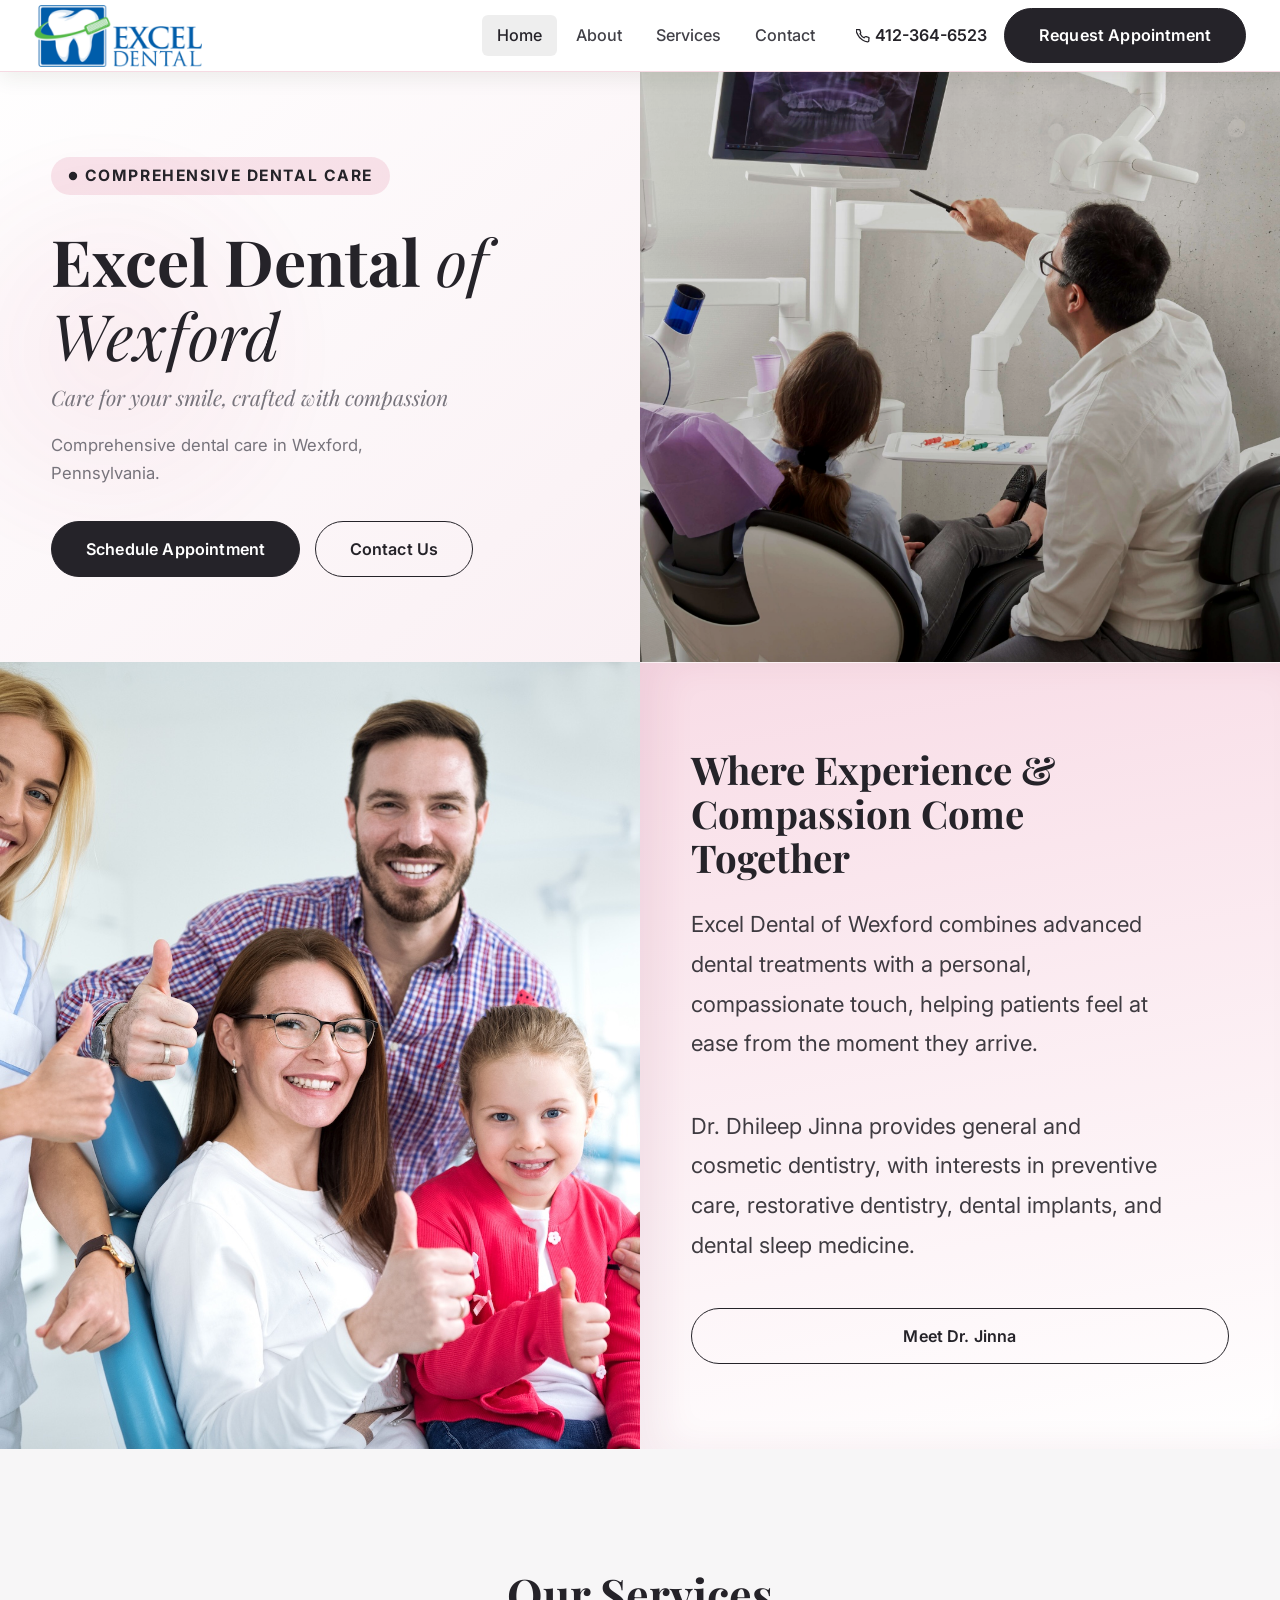
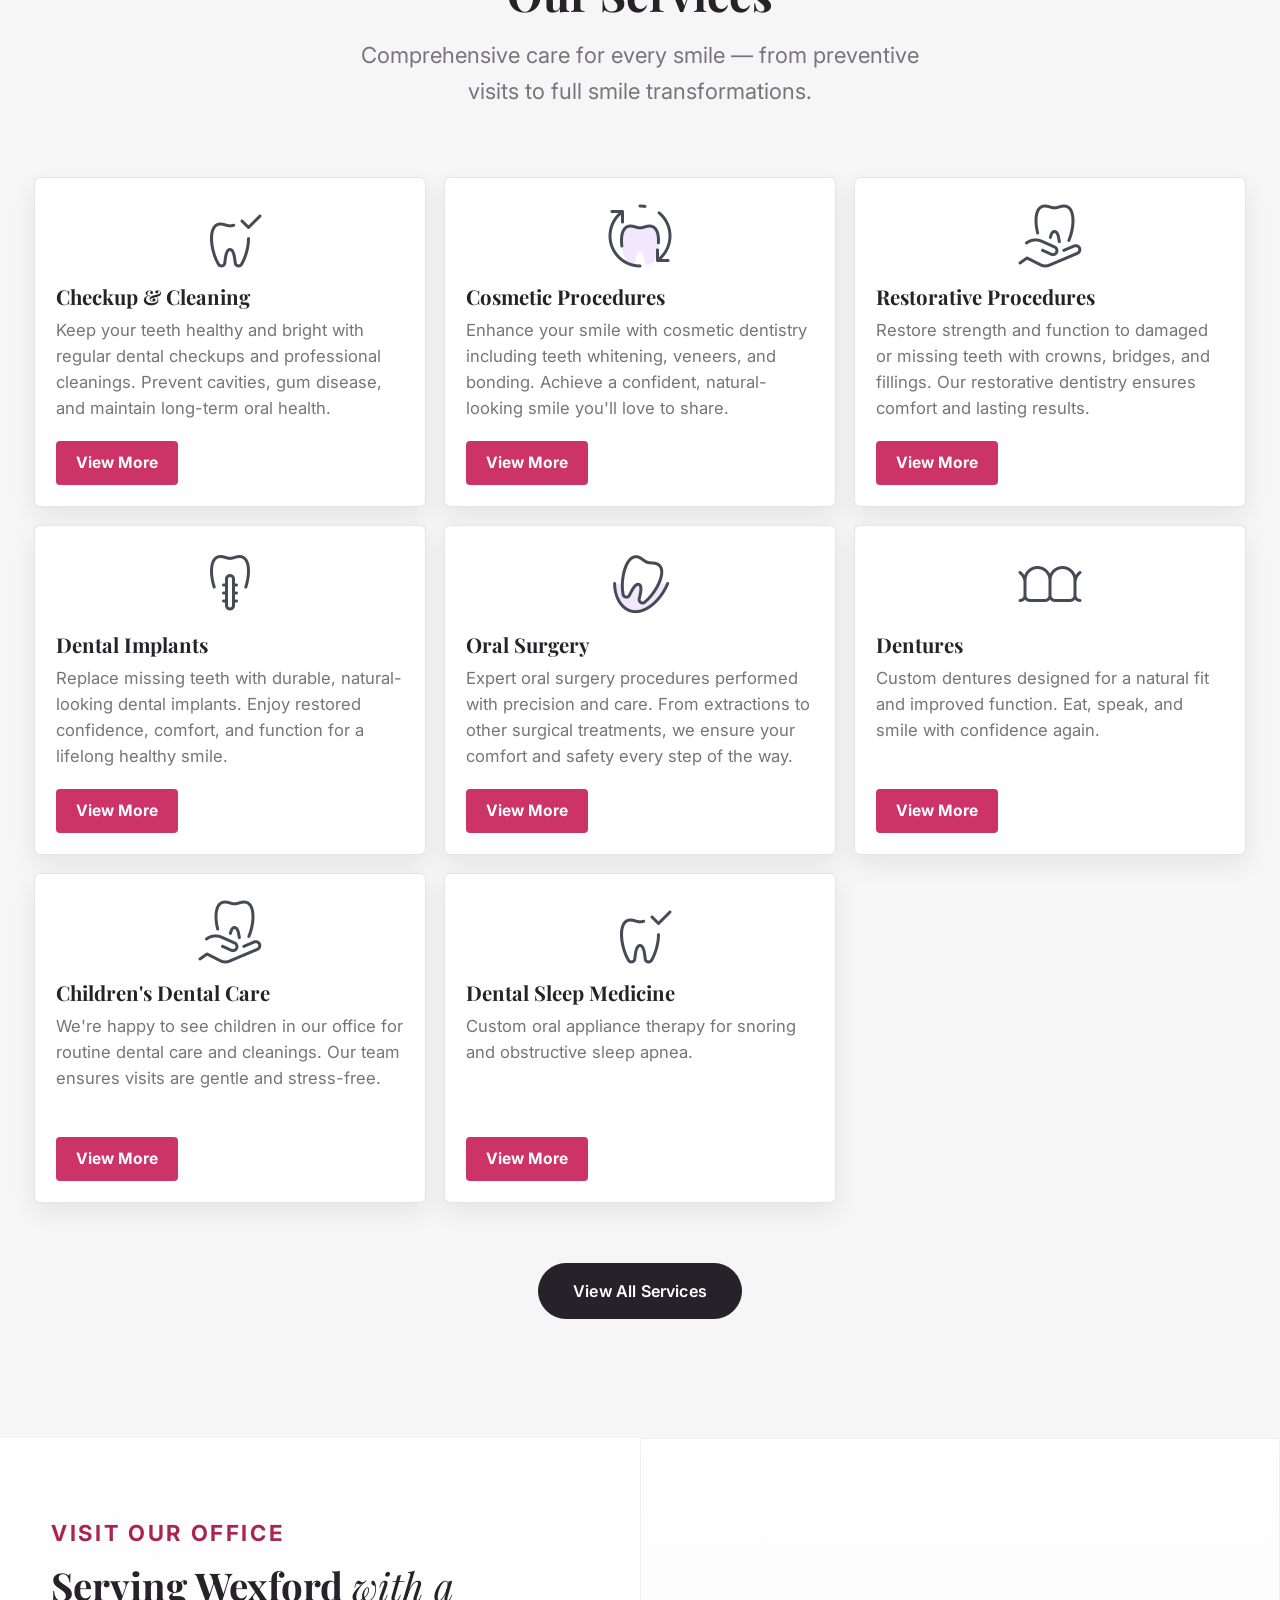
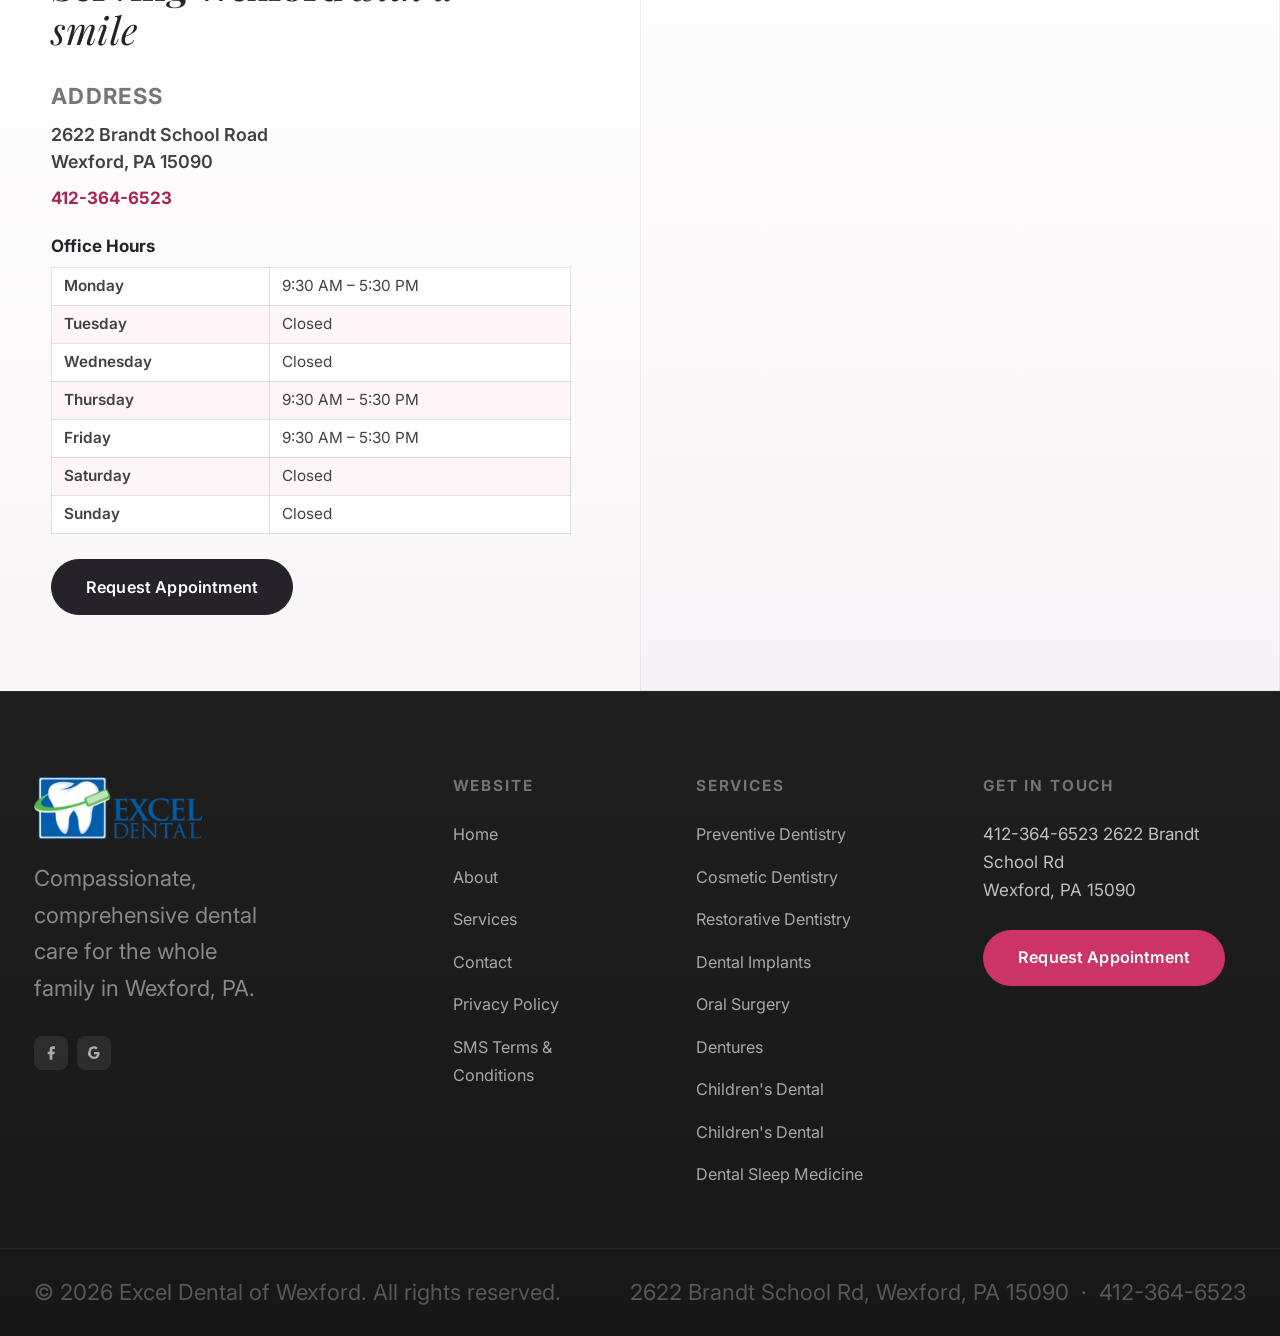
==== commit 79b19313: "improved website - added CTA - added pic of doctor - imporved website pics" ====
--- a/index.html
+++ b/index.html
@@ -28,7 +28,7 @@
     "name": "Excel Dental of Wexford",
     "url": "https://www.exceldentalwexford.com/",
     "logo": "https://www.exceldentalwexford.com/assets/images/excel-dental-wexford-logo.png",
-    "image": "https://www.exceldentalwexford.com/assets/images/wexford-home-photo.jpg",
+    "image": "https://www.exceldentalwexford.com/assets/images/wexford-hero-photo.jpg",
     "description": "Comprehensive dental care in Wexford, PA, from routine cleanings to restorative, cosmetic, implant, oral surgery, and sleep dentistry.",
     "telephone": "+14123646523",
     "email": "exceldentalpc2@gmail.com",
@@ -40,6 +40,26 @@
       "postalCode": "15090",
       "addressCountry": "US"
     },
+    "openingHoursSpecification": [
+      {
+        "@type": "OpeningHoursSpecification",
+        "dayOfWeek": "Monday",
+        "opens": "09:30",
+        "closes": "17:30"
+      },
+      {
+        "@type": "OpeningHoursSpecification",
+        "dayOfWeek": "Thursday",
+        "opens": "09:30",
+        "closes": "17:30"
+      },
+      {
+        "@type": "OpeningHoursSpecification",
+        "dayOfWeek": "Friday",
+        "opens": "09:30",
+        "closes": "17:30"
+      }
+    ],
     "hasMap": "https://maps.google.com/?q=2622+Brandt+School+Rd+Wexford+PA+15090",
     "sameAs": [],
     "medicalSpecialty": "Dentistry",
@@ -135,8 +155,8 @@
     </div>
     <div class="hero-right">
       <img
-        src="assets/images/wexford-home-photo.jpg"
-        alt="Dental care at Excel Dental of Wexford"
+        src="assets/images/wexford-hero-photo.jpg"
+        alt="A dentist reviewing an X-ray with a patient"
         loading="eager"
       />
     </div>
@@ -146,8 +166,8 @@
   <section class="about" aria-labelledby="about-heading">
     <div class="about-left" data-reveal="fade-left">
       <img
-        src="assets/images/dr-dhileep-jinna.png"
-        alt="Dr. Dhileep Jinna"
+        src="assets/images/wexford-about-photo.jpg"
+        alt="A family with a dental professional"
         loading="lazy"
       />
     </div>
@@ -252,6 +272,44 @@
 
     <div class="services-footer fade-up">
       <a href="services.html" class="btn btn-dark">View All Services</a>
+    </div>
+  </section>
+
+  <section class="location home-location" aria-labelledby="visit-heading">
+    <div class="location-info" data-reveal="fade-left">
+      <p class="eyebrow">Visit Our Office</p>
+      <h2 id="visit-heading">Serving Wexford <em>with a smile</em></h2>
+
+      <div class="visit-address">
+        <p class="info-label">Address</p>
+        <address><a href="https://maps.app.goo.gl/ELgBJtn3nYdZm5mt8" target="_blank" rel="noopener">2622 Brandt School Road<br />Wexford, PA 15090</a></address>
+        <a class="visit-phone" href="tel:+14123646523">412-364-6523</a>
+      </div>
+
+      <div class="visit-hours">
+        <h3>Office Hours</h3>
+        <table>
+          <tbody>
+            <tr><th scope="row">Monday</th><td>9:30 AM – 5:30 PM</td></tr>
+            <tr><th scope="row">Tuesday</th><td>Closed</td></tr>
+            <tr><th scope="row">Wednesday</th><td>Closed</td></tr>
+            <tr><th scope="row">Thursday</th><td>9:30 AM – 5:30 PM</td></tr>
+            <tr><th scope="row">Friday</th><td>9:30 AM – 5:30 PM</td></tr>
+            <tr><th scope="row">Saturday</th><td>Closed</td></tr>
+            <tr><th scope="row">Sunday</th><td>Closed</td></tr>
+          </tbody>
+        </table>
+      </div>
+
+      <a href="https://appt.link/meet-with-excel-dental-wexford-CfDi1af0/in-person-meeting" target="_blank" rel="noopener" class="btn btn-dark visit-appointment">Request Appointment</a>
+    </div>
+    <div class="location-map" data-reveal="fade-right">
+      <iframe
+        src="https://maps.google.com/maps?q=2622+Brandt+School+Rd+Wexford+PA+15090&z=15&output=embed"
+        loading="lazy"
+        title="Map to Excel Dental of Wexford at 2622 Brandt School Road"
+        allowfullscreen>
+      </iframe>
     </div>
   </section>
 
--- a/css/style.css
+++ b/css/style.css
@@ -171,6 +171,7 @@
   display: none;
   background: none; border: none; cursor: pointer;
   padding: .5rem;
+  margin-left: auto;
   flex-direction: column; gap: 5px;
 }
 .nav-hamburger span {
@@ -201,6 +202,8 @@
   touch-action: manipulation;
 }
 .nav-mobile a:hover { background: rgba(42,42,42,.06); }
+.nav-mobile a.btn-dark,
+.nav-mobile a.btn-dark:hover { color: var(--white); }
 .nav-mobile-cta {
   margin-top: 1rem;
   padding-top: 1rem;
@@ -213,9 +216,10 @@
    ===================================================== */
 .hero {
   display: grid;
-  grid-template-columns: 1fr 1fr;
-  min-height: 100vh;
+  grid-template-columns: repeat(2, minmax(0, 1fr));
+  min-height: 0;
   padding-top: 72px;
+  align-items: stretch;
   background:
     linear-gradient(140deg, #ffffff 0%, #fbf3f6 55%, #f8e9ef 100%);
 }
@@ -240,14 +244,14 @@
 .hero-h1 em { font-style: italic; font-weight: 400; }
 .hero-tagline {
   font-family: var(--font-h);
-  font-size: clamp(1rem,1.8vw,1.25rem);
+  font-size: clamp(1rem,1.8vw,1.25rem) !important;
   font-style: italic; font-weight: 400;
   color: var(--muted); margin-bottom: 1rem;
 }
-.hero-desc { font-size: .95rem; color: var(--muted); margin-bottom: 2.5rem; max-width: 380px; line-height: 1.7; }
+.hero-desc { font-size: .98rem !important; color: var(--muted); margin-bottom: 2rem; max-width: 380px; line-height: 1.65; }
 .hero-actions { display: flex; gap: .85rem; flex-wrap: wrap; }
 
-.hero-right { position: relative; overflow: hidden; }
+.hero-right { position: relative; min-width: 0; overflow: hidden; }
 .hero-right::after {
   content: '';
   position: absolute;
@@ -259,8 +263,8 @@
   width: 100%;
   height: 100%;
   object-fit: cover;
-  object-position: center top;
-  transform: scale(1.02);
+  object-position: center;
+  transform: none;
   filter: saturate(1.08) contrast(1.02);
 }
 
@@ -304,9 +308,9 @@
 /* =====================================================
    ABOUT
    ===================================================== */
-.about { display: grid; grid-template-columns: 1fr 1fr; min-height: 580px; }
-.about-left { overflow: hidden; }
-.about-left img { width: 100%; height: 100%; object-fit: cover; transition: transform .7s ease; }
+.about { display: grid; grid-template-columns: repeat(2, minmax(0, 1fr)); min-height: 580px; overflow-x: clip; }
+.about-left { min-width: 0; overflow: hidden; background: #f8e9ef; }
+.about-left img { display: block; width: 100%; height: 100%; min-height: 100%; object-fit: cover; object-position: 62% center; transition: transform .7s ease; }
 .about-left:hover img { transform: scale(1.04); }
 
 .about-right {
@@ -683,6 +687,30 @@
 .info-value { font-size: 1rem; color: var(--text); line-height: 1.6; }
 .info-value a { color: var(--dark); font-weight: 600; }
 .info-value a:hover { text-decoration: underline; }
+
+.home-location .location-info {
+  min-width: 0;
+  padding-top: 4.5rem;
+  padding-bottom: 4.5rem;
+}
+.home-location { grid-template-columns: repeat(2, minmax(0, 1fr)); overflow-x: clip; }
+.home-location .location-map { min-width: 0; }
+.home-location .eyebrow { color: var(--primary-dark); }
+.home-location .location-info h2 { margin-bottom: 1.6rem; max-width: 480px; }
+.visit-address { margin-bottom: 1.5rem; }
+.visit-address address { font-size: 1.05rem; font-style: normal; line-height: 1.55; }
+.visit-address address a { font-weight: 600; }
+.visit-phone { display: inline-block; margin-top: .45rem; color: var(--primary-dark); font-weight: 700; }
+.visit-hours { max-width: 520px; margin-bottom: 1.5rem; }
+.visit-hours h3 { font-family: var(--font-b); font-size: 1rem; margin-bottom: .6rem; }
+.visit-hours table { width: 100%; table-layout: fixed; border-collapse: collapse; background: rgba(255,255,255,.78); }
+.visit-hours th,
+.visit-hours td { padding: .48rem .7rem; border: 1px solid rgba(37,35,41,.12); text-align: left; font-size: .9rem; line-height: 1.35; }
+.visit-hours th { width: 42%; font-weight: 600; }
+.visit-hours tr:nth-child(even) { background: rgba(204,51,102,.045); }
+.visit-appointment { align-self: flex-start; }
+.home-location .location-map { min-height: 100%; }
+.home-location .location-map iframe { display: block; min-height: 100%; }
 
 /* =====================================================
    FOOTER
@@ -863,7 +891,7 @@
 .about-story-text h2 { font-size: clamp(1.75rem,3vw,2.5rem); margin-bottom: 1.5rem; }
 .about-story-text p  { color: var(--text); line-height: 1.8; margin-bottom: 1.25rem; }
 .about-story-img { border-radius: var(--radius); overflow: hidden; }
-.about-story-img img { width: 100%; aspect-ratio: 4/3; object-fit: cover; }
+.about-story-img img { width: 100%; aspect-ratio: 3 / 4; object-fit: cover; object-position: center 24%; }
 
 .values-section { padding: 6rem 2rem; }
 .values-header  { text-align: center; max-width: 560px; margin: 0 auto 3rem; }
@@ -1540,7 +1568,7 @@
   .office-video-section { padding: 2rem 1.5rem 1rem; }
 }
 
-@media (max-width: 900px) {
+@media (max-width: 1024px) {
   .nav-menu,
   .nav-actions .btn,
   .nav-phone           { display: none; }
@@ -1552,12 +1580,12 @@
 
   /* Hero */
   .hero                { grid-template-columns: 1fr; }
-  .hero-right          { order: -1; height: 55vw; min-height: 280px; max-height: 420px; }
+  .hero-right          { order: -1; width: 100%; height: 55vw; min-height: 280px; max-height: 420px; aspect-ratio: auto; }
   .hero-left           { padding: 3rem 1.5rem; }
 
   /* About */
   .about               { grid-template-columns: 1fr; }
-  .about-left          { height: 300px; }
+  .about-left          { height: auto; min-height: 0; }
   .about-right         { padding: 3rem 1.5rem; }
 
   /* Trust strip */
@@ -1582,6 +1610,8 @@
   /* Location */
   .location            { grid-template-columns: 1fr; }
   .location-map iframe { min-height: 300px; }
+  .home-location .location-map { min-height: 320px; }
+  .home-location .location-map iframe { min-height: 320px; }
   .location-info       { padding: 3rem 1.5rem; }
 
   /* Footer */
